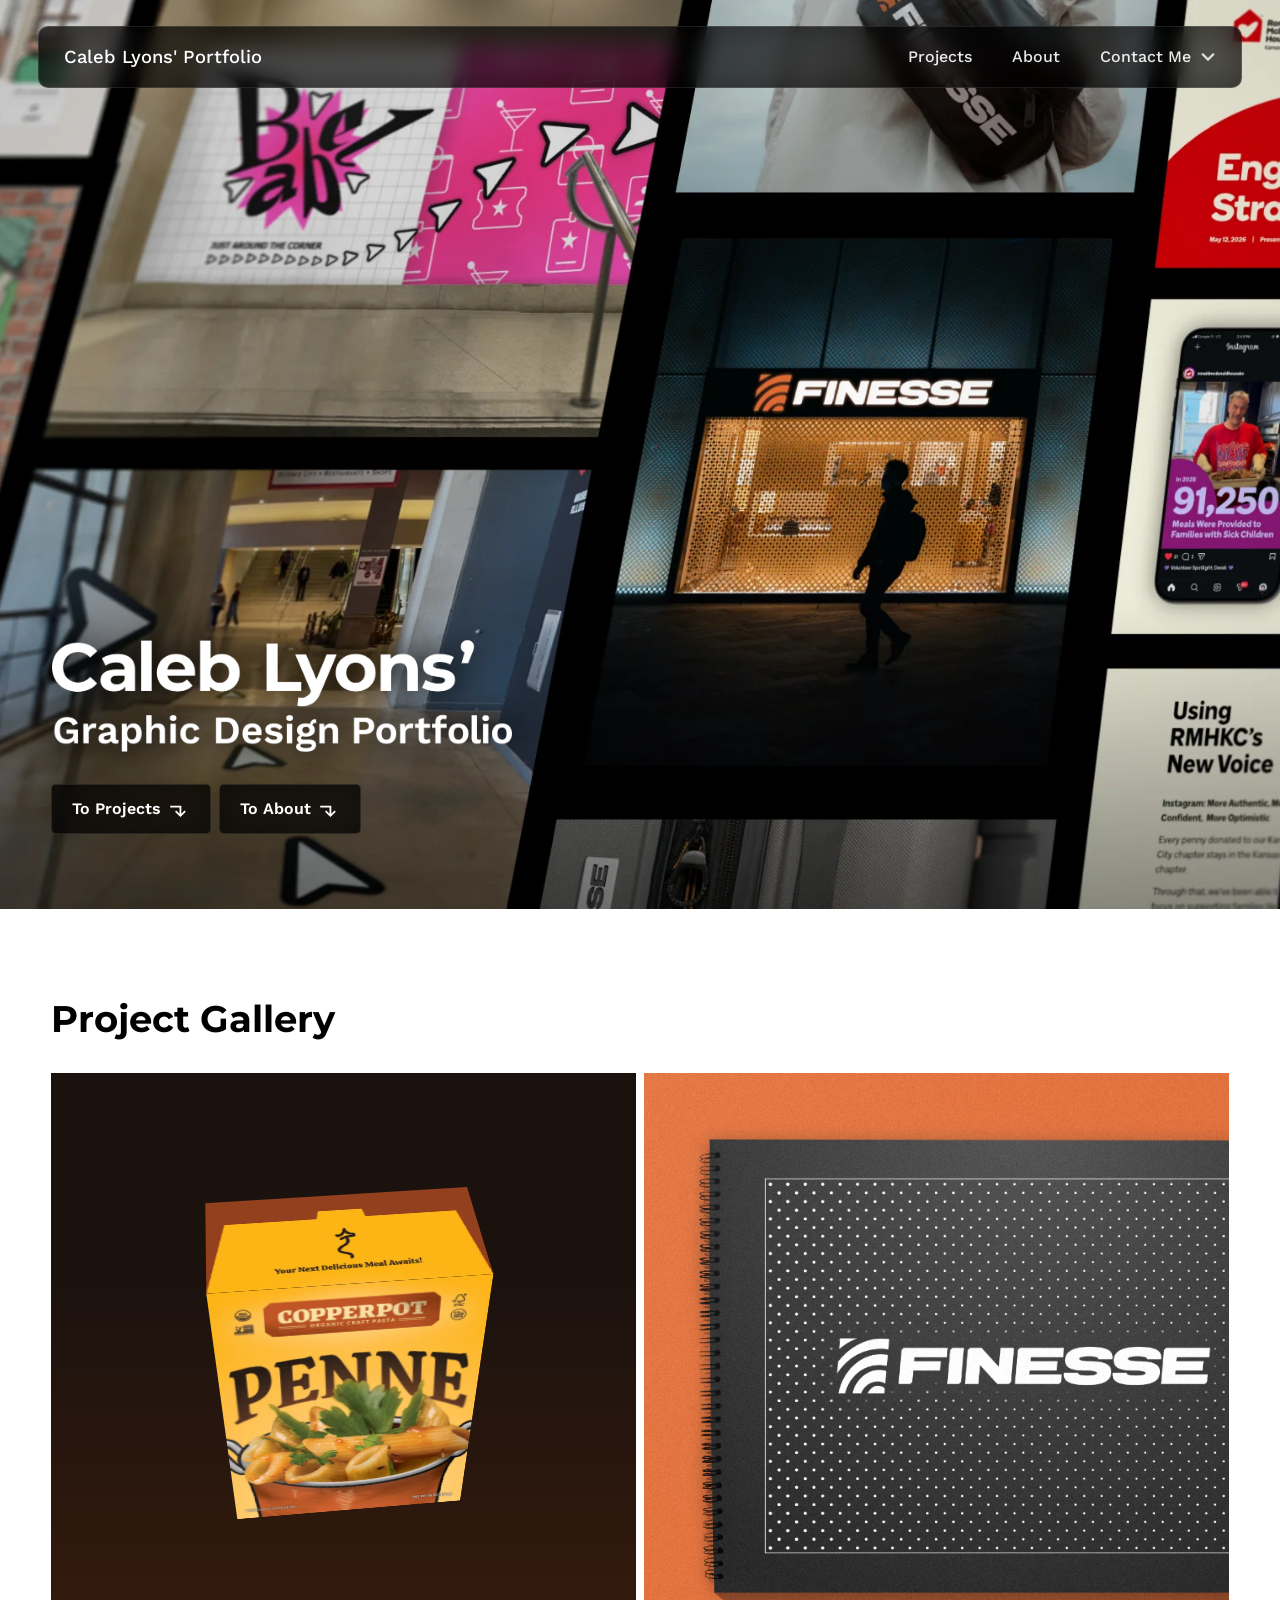
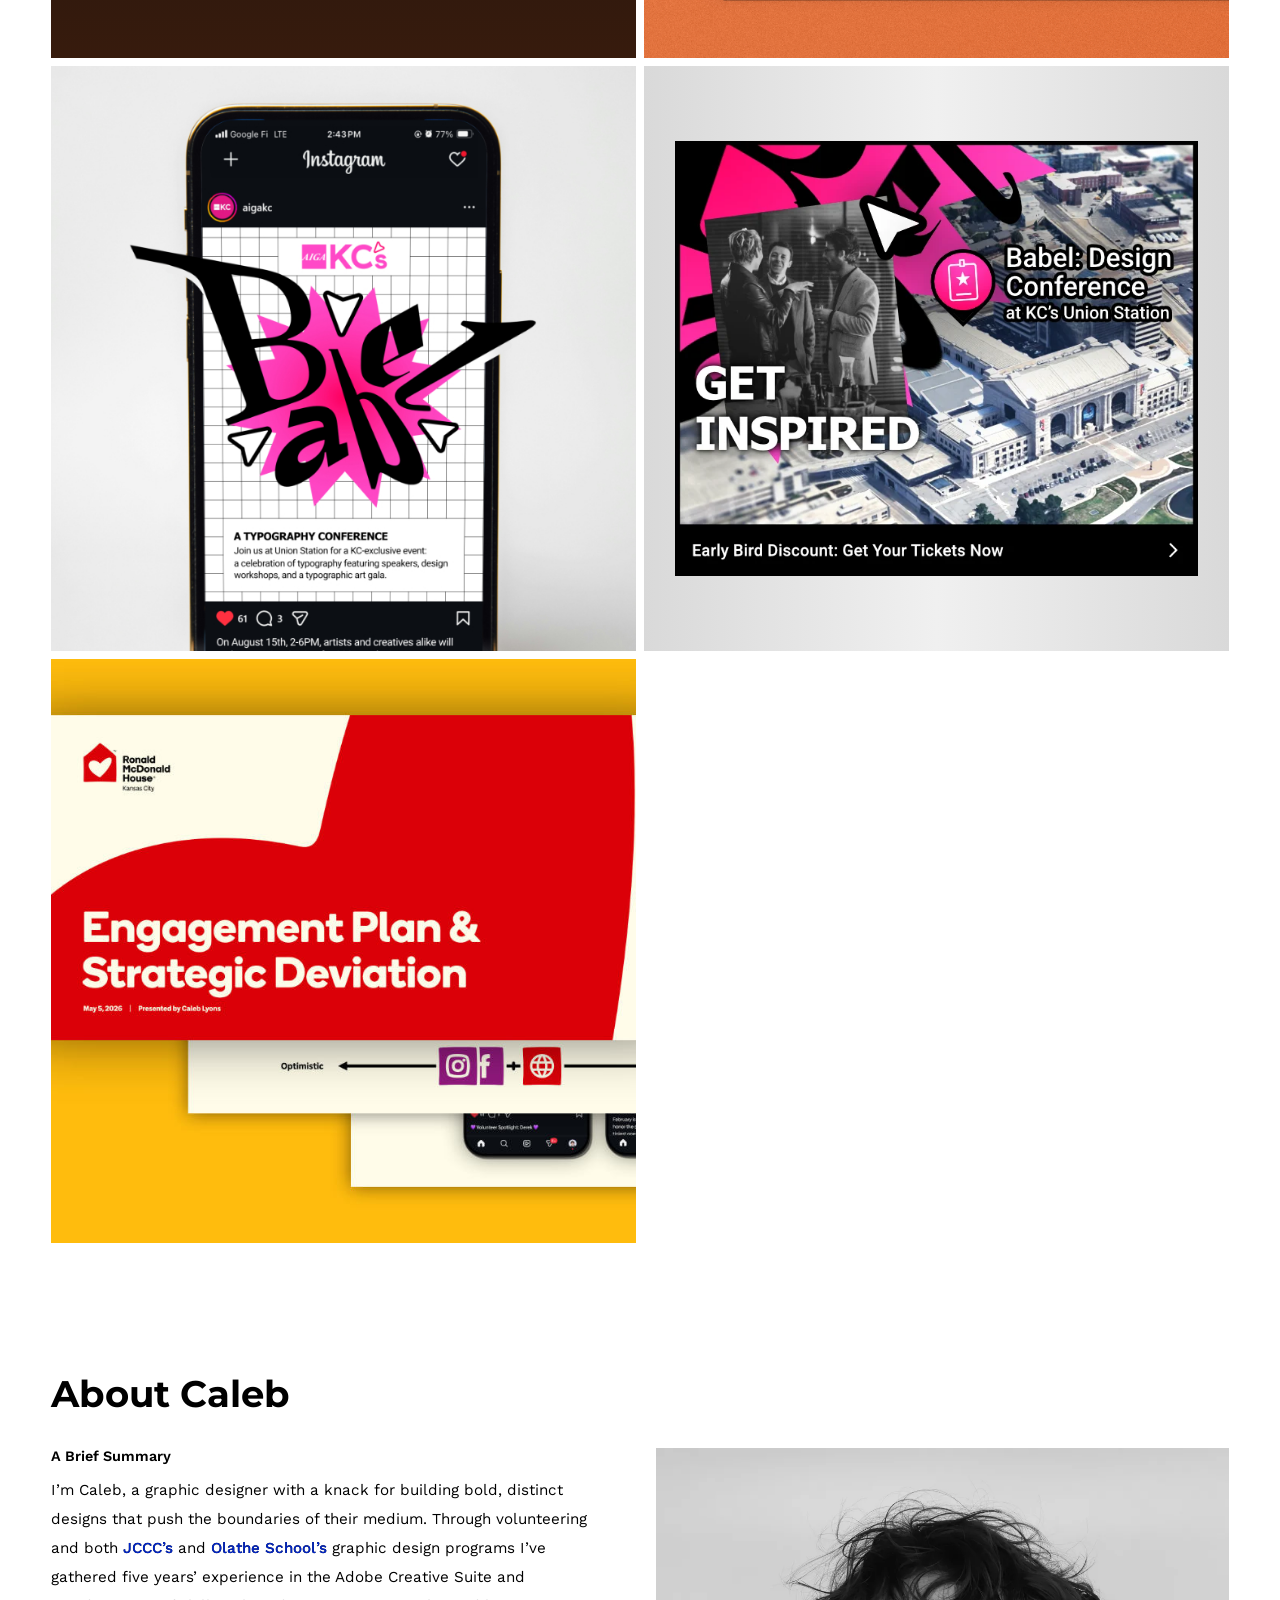
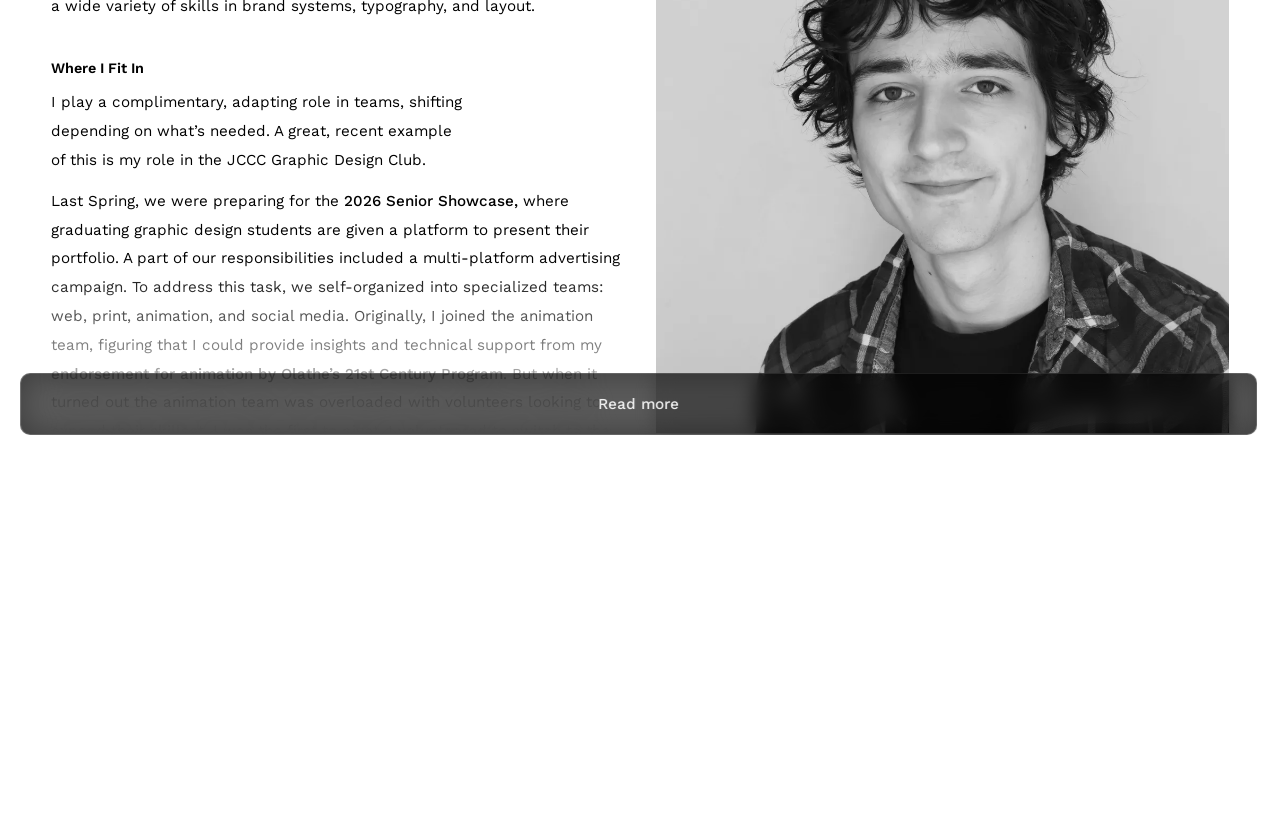
==== index.html @ cb845114 "Add files via upload" ====
<!DOCTYPE html>

<html lang="en-us">
<head>
  <meta name="robots" content="noindex">
  <meta charset="utf-8">
  <meta name="viewport" content="width=device-width, initial-scale=1">
  <title>Caleb Lyons' Portfolio</title>
  <link rel="icon" type="image/svg" href="Icons/favicon.svg">
  <link href="styles.css" rel="stylesheet" type="text/css">
  <script src="hoverbox.js" defer></script>
</head>

<body>

  <div class="wrapper">
    <div>
      <h1><a href="./#Projects" class="nav button">Caleb Lyons' Portfolio</a></h1>
      <a class="button hideOnTablet" href="./#Projects">Projects</a>
      <a class="button hideOnTablet" href="./#about">About</a>
      <button class="contacts hideOnMobile" popovertarget="contacts">Contact Me&nbsp;<img class="down" src="Icons/down.svg"></button>
      <button class="nav showOnMobile" popovertarget="nav"><img src="Icons/menu.svg"></button>
    </div>
  </div>
  

  <div class="menu" id="nav" popover><ul><nav>
      <li><a href="./#Projects" class="button"><img src="Icons/project.svg">&nbsp;&nbsp;Project Gallery</a></li>
      <li><a href="./#about" class="button"><img src="Icons/about.svg">&nbsp;&nbsp;About Me</a></li>
      <hr>
      <li class="hideOnTablet"><button class="copy" onclick="copyEmail()"><img src="Icons/mail.svg">&nbsp;&nbsp;C@caleb-lyons.com</button></li>
      <li class="hideOnTablet"><button class="copy" onclick="copyPhone()"><img src="Icons/phone.svg">&nbsp;&nbsp;913-302-0440</button></li>
      <li class="showOnTablet"><a href="mailto:C@caleb-lyons.com" class="button" onclick="copyEmail()"><img src="Icons/mail.svg">&nbsp;&nbsp;C@caleb-lyons.com</a></li>
      <li class="showOnTablet"><a href="tel:+1913-302-0440" class="button" onclick="copyPhone()"><img src="Icons/phone.svg">&nbsp;&nbsp;913-302-0440</a></li>
      <li><a href="https://www.linkedin.com/in/caleb-mi-lyons/" target="_blank" class="external button"><img src="Icons/LinkedIn.svg">&nbsp;&nbsp;LinkedIn</a></li>
      <!--
        <li><a href="Downloads/CalebL_Resume.pdf" class="button"><img src="Icons/resume.svg">&nbsp;&nbsp;Resume PDF</a></li>
        <li class="showOnTablet"><a href="Downloads/CalebLyons_Portfolio.pdf" class="button"><img src="Icons/letter.svg">&nbsp;&nbsp;Portfolio PDF</a></li>
        <li><a href="Downloads/CalebLyons_Portfolio.pdf" class="button download" download><img src="Icons/letter.svg">&nbsp;&nbsp;Portfolio PDF</a></li>
      -->
  </ul></nav></div>
  
  <div class="menu" id="contacts" popover><ul>
    <li class="hideOnTablet"><button class="copy" onclick="copyEmail()"><img src="Icons/mail.svg">&nbsp;&nbsp;C@caleb-lyons.com</button></li>
    <li class="hideOnTablet"><button class="copy" onclick="copyPhone()"><img src="Icons/phone.svg">&nbsp;&nbsp;913-302-0440</button></li>
    <li class="showOnTablet"><a href="mailto:C@caleb-lyons.com" class="button" onclick="copyEmail()"><img src="Icons/mail.svg">&nbsp;&nbsp;C@caleb-lyons.com</a></li>
    <li class="showOnTablet"><a href="tel:+1913-302-0440" class="button" onclick="copyPhone()"><img src="Icons/phone.svg">&nbsp;&nbsp;913-302-0440</a></li>
    <li><a href="https://www.linkedin.com/in/caleb-mi-lyons/" target="_blank" class="external button"><img src="Icons/LinkedIn.svg">&nbsp;&nbsp;LinkedIn</a></li>
  </ul></div>

  <script>
    function copyEmail() {
        navigator.clipboard.writeText
            ("C@caleb-lyons.com");
    }
    function copyPhone() {
        navigator.clipboard.writeText
            ("913 302 0440");
    }
  </script>


<!--


  <div class="menu" id="downloads" popover><ul>
    <li><a href="Downloads/CalebL_Resume.pdf" class="button download" download><img src="Icons/resume.svg">&nbsp;&nbsp;My Resume</a></li>
    <li><a href="Downloads/CalebL_Portfolio.pdf" class="button download" download><img src="Icons/screen.svg">&nbsp;&nbsp;Digital Portfolio PDF</a></li>
    <li><a href="Downloads/CalebLyons_Portfolio.pdf" class="button download" download><img src="Icons/letter.svg">&nbsp;&nbsp;Letter Paper Portfolio PDF</a></li>
  </ul></div>
  
  <div class="menu" id="exports" popover><ul>
    <li><a href="Downloads/CalebL_Portfolio.pdf" class="button download" download><img src="Icons/screen.svg">&nbsp;&nbsp;Digital Presentation ( 4K )</a></li>
    <li><a href="Downloads/CalebLyons_Portfolio.pdf" class="button download" download><img src="Icons/letter.svg">&nbsp;&nbsp;Letter Paper ( 8.5x11 in )</a></li>
  </ul></div>
  
    <div class="menu" id="contactsmobile" popover><ul>
      <li><button class="copy" onclick="copyEmail()"><img src="Icons/mail.svg">&nbsp;&nbsp;C@caleb-lyons.com</button></li>
      <li><button class="copy" onclick="copyPhone()"><img src="Icons/phone.svg">&nbsp;&nbsp;913-302-0440</button></li>
      <li><a href="https://www.linkedin.com/in/caleb-mi-lyons/" target="_blank" class="external button"><img src="Icons/LinkedIn.svg">&nbsp;LinkedIn</a></li>
    </ul></div>
  
  -->


  <main>


    
    <div class="banner">

      <div>
        <img src="Icons/portfolio.svg" alt="Caleb Lyons' Graphic Design Portfolio">
      <!--
        <p>Welcome to my website. Here, you can access my work, resume, information, and a PDF copy of my portfolio, all from the navigation bar above.</p>
      -->
        <div><a class="button" href="./#Projects">To Projects&nbsp;<img src="Icons/scroll.svg"></a><a class="button" href="./#about">To About&nbsp;<img src="Icons/scroll.svg"></a><!--<a href="Downloads/CalebL_Portfolio.pdf" class="button hideOnMobile"><img src="Icons/download_large.svg" alt="Download Portfolio"></a>--></div>
      </div>

    </div>


    <div class="projectcards">
      <h2 id="Projects">Project Gallery</h2>
      <div> 

        <a href="./PackagingDesign">
          <div class="hoverbox">
            <div class="cube">
                <div class="side" id="front"></div>
                <div class="side" id="bottom"></div>
                <div class="side" id="back"></div>
                <div class="side" id="top"></div>
                <div class="side" id="left"></div>
                <div class="side" id="right"></div>
            </div>
            <div style="background-color: rgb(188, 165, 156);" class="appear"><h3>Packaging Design: Copperpot Pasta</h3><img src="Icons/back.svg"></div>
          </div>
        </a>
        <a href="./BrandDesign">
          <div>
            <img src="Images/Finesse/0.jpg" loading="lazy">
            <div style="background-color: #ffa97b;" class="appear"><h3>Brand System & Booklet Design: Finesse Sportsgear</h3><img src="Icons/back.svg"></div>
          </div>
        </a>
        <a href="./SignageDesign">
          <div>
            <img src="Images/Babel/0.jpg" loading="lazy">
            <div style="background-color: #f1f1f1;" class="appear"><h3>Event Branding & Signage: Babel Design Conference</h3><img src="Icons/back.svg"></div>
          </div>
        </a>
        <a href="./DigitalAdvertising">
          <div class="HardThumb">
            <div>
              <img src="Images/Babel/Hardest.webp">
              <img src="Images/Babel/Harder.webp">
              <img src="Images/Babel/Hard.webp">
            </div>
            <div style="background-color: #f5f5f5;" class="appear"><h3>Digital Advertising: Babel Design Conference</h3><img src="Icons/back.svg"></div>
          </div>
        </a>
        <a href="./SocialMediaStrategy">
          <div>
            <img src="Images/RMHKC/0.jpg" loading="lazy">
            <div style="background-color: #ffde92;" class="appear"><h3>Social Media Strategy: RMHKC Instagram & Facebook</h3><img src="Icons/back.svg"></div>
          </div>
        </a>

      </div>
    </div> 
  

    <div>
    <h2 id="about">About Caleb</h2>
    <div class="read">
      <div>
        <h3>A Brief Summary</h3>
        <p>I’m Caleb, a graphic designer with a knack for building bold, distinct designs that push the boundaries of their medium. Through volunteering and both <a href= " https://www.jccc.edu/academics/credit/graphic-design/" target="_blank">JCCC’s</a> and <a href= "https://www.eravens.net/" target="_blank">Olathe School’s</a> graphic design programs I’ve gathered five years’ experience in the Adobe Creative Suite and a wide variety of skills in brand systems, typography, and layout.</p>
        <h3>Where I Fit In</h3>
        <p>I play a complimentary, adapting role in teams, shifting depending on what’s needed. A great, recent example of this is my role in the JCCC Graphic Design Club.</p>
        <p>Last Spring, we were preparing for the <a href= "https://www.instagram.com/jcccdesign/" target="_blank"> 2026 Senior Showcase, </a>  where graduating graphic design students are given a platform to present their portfolio. A part of our responsibilities included a multi-platform advertising campaign. To address this task, we self-organized into specialized teams: web, print, animation, and social media. Originally, I joined the animation team, figuring that I could provide insights and technical support from my <a href= "https://www.eravens.net/" target="_blank">endorsement for animation by Olathe’s 21st Century Program</a>. But when it turned out the animation team was overloaded with volunteers looking to expand their skillset, I was the first to pivot. I volunteered to switch to the social media team, which only had two members. Although I knew I could still be helpful to the animation team, I opted for social media because I have just as much <a href="Downloads/CalebL_Resume.pdf">professional experience</a> and I knew that the social media team needed an extra hand.</p>
        <p>Because I volunteered to switch teams, the social media team had more designers behind it and we were more effectively able to plan, organize, and create <a href= "https://www.instagram.com/jcccdesign/" target="_blank">promotional Instagram posts</a>, boosting the 2026 Graduates’ visibility and bringing in over 75 Kansas City Professionals to the showcase&mdash;more than employers than any other senior showcase before.</p>

        <h3 class="readingmore">My Ambition</h3>
        <p class="readingmore">Now, I’m looking to bring my skillset to a larger, specialized team while continuing to learn and expand as a professional. If you have any questions, feel free to reach out to me at the email or number below.</p>
        <div>
        <div class="hideOnTablet"><button class="copy" onclick="copyEmail()"><img src="Icons/mail.svg">&nbsp;&nbsp;C@caleb-lyons.com</button></div>
        <div class="showOnTablet"><a href="mailto:C@caleb-lyons.com" class="button" onclick="copyEmail()"><img src="Icons/mail.svg">&nbsp;&nbsp;C@caleb-lyons.com</a></div>
        <div class="hideOnTablet"><button class="copy" onclick="copyPhone()"><img src="Icons/phone.svg">&nbsp;&nbsp;913-302-0440</button></div>
        <div class="showOnTablet"><a href="tel:+1913-302-0440" class="button" onclick="copyPhone()"><img src="Icons/phone.svg">&nbsp;&nbsp;913-302-0440</a></div>
        </div>
      </div>
      <div><img src="Images/me.webp" loading="lazy"></div>
    </div>
    
      <input type="checkbox" id="readmore"><label for="readmore"><div class="button"><p>Read more</p></div></label>
    </div>

  </main>
</body>
</html>
---- styles.css ----
@font-face {
    font-family: Montserrat;
    src: url(Fonts/Montserrat-VariableFont_wght.ttf);
}

@font-face {
    font-family: WorkSans;
    src: url(Fonts/WorkSans-VariableFont_wght.ttf);
}

* {
    padding: 0;
    margin: 0;
    box-sizing: border-box;
    user-select: none;
}

html {
    scroll-behavior: smooth;
    scroll-padding-top: 6rem;
    scrollbar-width: none;
}

body {
    background-color: white;
    margin: calc(100vh + 6rem) 4vw 30vh 4vw;
    font-family: WorkSans, Tahoma, sans-serif;
    text-wrap: balance;
    text-wrap-style: pretty;
}

main a {
    color: #0025C8;
    font-weight: 500;
    text-decoration: none;
}

main a:hover {
    text-decoration: underline;
}

h2 {
    font-family: Montserrat, sans-serif;
    font-weight: 700;
    padding-bottom: 0.5rem;
    font-size: 2.30rem;
}

h3 {
    margin-top: 2.5rem;
    font-size: 0.9rem;
    font-weight: 600;
    max-width: fit-content;
}

h3:first-child {
    margin-top: 0;
}

p {
    font-family: WorkSans, "WorkSans", sans-serif;
    line-height: 1.8rem;
    margin: 0.75rem 0;
    font-size: 0.95rem;
    max-width: 50rem;
}

img {
    display: block;
    object-fit: cover;
    max-inline-size: 100%;
    width: 60vh;
    height: 60vh;
}

main {
    max-width: max(80rem, 75vw);
    width: 100%;
    align-self: center;
    align-items: center;
    margin-left: auto;
    margin-right: auto;
    justify-self: center;
    view-transition-name: page-content;

    > div {
        margin: 8rem 0;

        > div {
            width: 100%;
            padding: 0;
            margin: 1.5rem 0;
            display: flex;
            gap: 2rem;
            justify-content: center;

            img {
                width: 100%;
            }

            > div {
                flex: 110;
                flex-wrap: wrap;

            }
        }
    }

    .projectcards div {
        color: black;
        display: grid;
        grid-template-columns: repeat(auto-fit, minmax(32vw, 1fr));
        gap: 0.5rem;
        overflow: hidden;

        div {
            display: flex;
            flex-direction: column;
            gap: 0.5rem;
            position: relative;

            img {
                width: 100%;
                height: 100%;
                z-index: -1;
                transition: 200ms ease-in-out;
            }

            .appear {
                opacity: 0;
                position: absolute;
                inset: 0;
                display: flex;
                flex-direction: row;
                padding: 0.75rem 1rem;
                margin: auto 0 0 0;
                align-self: flex-end;
                transition: 200ms ease-in-out;
                height: fit-content;

                h3 {
                    transform: translate(0, 0.125rem);
                }

                img {
                    margin-left: auto;
                    width: 1.5rem;
                    position: relative;
                    height: 1.5rem;
                    rotate: 180deg;
                    filter: invert(1);
                    z-index: -1;
                    z-index: 2;
                    animation: none;
                }
            }
        }
        
        div:hover {

            img {
                transform: scale(1.02);
            }

            .appear {
                opacity: 1;
            }
        }
    }
}  

.projectcards .hoverbox {
    margin: 0;
    display: flex;
    justify-content: center;
    align-items: center;
    background: #1B120E;
    background: linear-gradient(180deg, rgba(27, 18, 14, 1) 35%, rgb(55, 27, 13) 100%);
    position: relative;
    perspective: 1000px;
    width: 100%;
    height: 100%;
    transition: zoom 200ms ease-in-out;
    overflow: hidden;


    .cube {
        display: block;
        width: 242px;
        height: 330px;
        transform-style: preserve-3d;
        overflow: visible;
        max-inline-size: none;
        zoom: calc(max(33vw, min(45vw, 39.75rem - 3vw)) / 420px);

        .side{
            position: absolute;
            width: inherit;
            height: inherit;
            display: block;
            box-sizing: border-box;
            backface-visibility: hidden;
            background-size: cover;
            background-color: #924018;
        }
    }
    
    #front {
        transform: translateZ(60.5px);
        background-image: url(Images/Copperpot/Mobile_Front.webp);
        background-color: #CC954E;
    }

    #right {
        width: 121px;
        transform: rotateY(90deg) translateZ(181px);
        background-image: url(Images/Copperpot/Mobile_Right.webp);
    }
    
    #back {
        transform: rotateY(-180deg) translateZ(60.5px);
    }
    
    #left {
        width: 121px;
        transform: rotateY(-90deg) translateZ(60.5px);
        background-image: url(Images/Copperpot/Mobile_Left.webp);
    }

    #top {
        height: 121px;
        transform: rotateX(90deg) translateZ(60.5px);
        background-image: url(Images/Copperpot/Mobile_Top.webp);
    }

    #bottom {
        height: 121px;
        transform: rotateX(-90deg) translateZ(269.5px);
        background-image: url(Images/Copperpot/Mobile_Bottom.webp)
    }

}

.hoverbox:hover {
    zoom: 1.02;
}

.HardThumb {
    margin: 0;
    display: flex;
    justify-content: center;
    align-items: center;
    background: gray;
    position: relative;
    width: 100%;
    height: 100%;
    transition: zoom 200ms ease-in-out;
    overflow: hidden;
    
    div:first-child {
        width: 89.32%;
        height: 74.37%;
        animation-name: HardThumb;
        animation-duration: 3.75s;
        transition: 200ms ease-in-out;

        img {
            z-index: unset;
            object-fit: contain;
        }
    }
}

.HardThumb:hover {

    img {
        transform: none !important;
    }
    div:first-child {
        transform: scale(1.02);
    }
}


.button, button {
    font-family: WorkSans, "WorkSans", sans-serif;
    font-size: 1rem;
    font-weight: 500;
    text-decoration: none;
    height: 3.125rem;
    width: fit-content;
    max-inline-size: 100%;
    border-radius: 0.313rem;
    box-shadow: inset 0 0 2rem rgba(0, 0, 0, 0.35);
    border: 1.5px rgba(180, 180, 180, 0.125) solid;
    background-color: rgba(0, 0, 0, 0.646);
    backdrop-filter: blur(0.625rem);
    padding: 0 1.25rem;
    cursor: pointer;
    display: flex;
    align-items: center;
    align-content: center;
    color: rgba(255, 255, 255, 0.91);
    
    

    img {
        height: 1.5rem;
        width: 1.5rem;
    }

    .down {
        margin-left: auto;
        padding-left: 0.25rem;
        height: 1rem;
        width: 1rem;
    }

    .right {
        margin-left: auto;
    }
}

li {
    line-height: 0;
    .button, button {
        height: 2.188rem;
        width: 100%
    }
}

#readmore {
    width: 100%;
    height: 3rem;
    display: flex;
    appearance: none;
}

label {
    padding: 0.313rem;
    border-radius: 0.625rem;
    box-shadow: inset 0 0 2rem rgba(0, 0, 0, 0.35);
    border: 1.5px rgba(180, 180, 180, 0.125) solid;
    background-color: rgba(0, 0, 0, 0.646);
    backdrop-filter: blur(0.625rem);
    width: 105%;
    max-width: 100vw;
    display: flex;
    flex-direction: row;
    justify-content: flex-end;
    transform: translate(-2.5%, -6.75rem);
    z-index: 999;

    .button, button {
        width: 100%;
        box-shadow: unset;
        border: unset;
        background-color: unset;
        backdrop-filter: unset;
        text-align: center;

        p {
            width: fit-content;
            margin: auto;
        }
    }
}

label:hover .button {
    background-color: rgb(232, 232, 232);
    color: black;
    text-decoration: none;
    box-shadow: none;
    img {
        filter: invert(100%);
    }
}


.read {
    margin-bottom: 0;
    >div {
        max-height: 65vh;
        overflow: hidden;
        background: linear-gradient(180deg,rgba(0, 0, 0, 1) 70%, rgba(255, 255, 255, 1) 100%);
        background-clip: text;
        color: transparent;
        gap: 0.5rem;

        p:nth-last-child(2) {
            padding-bottom: 1rem;
        }
        >img {
            border-radius: 0;
            padding-top: 1rem;
            height: 80vh;
            object-position: top;

        }
        img:first-child {
            padding: 0;
        }

        >div {
            gap: 0.5rem;
        }

        div div:has(button), div div:has(.button) {
            padding: 0.313rem;
            border-radius: 0.625rem;
            box-shadow: inset 0 0 2rem rgba(0, 0, 0, 0.35);
            border: 1.5px rgba(180, 180, 180, 0.125) solid;
            background: rgba(0, 0, 0, 0.646);
            backdrop-filter: blur(0.625rem);
            display: flex;
            flex-direction: row;
            flex-wrap: wrap;
            justify-content: flex-start;
            width: fit-content;
            color: black;


            .button, button {
                color: white;
                box-shadow: unset;
                border: unset;
                background-color: unset;
                backdrop-filter: unset;
                text-align: center;
            }
        }   

        div div .button:hover, div div button:hover {
            background: rgb(232, 232, 232) !important;
            color: black;
            text-decoration: none;
            box-shadow: none;
            img {
                filter: invert(100%);
            }
        }
        div {
            display: flex;
            flex-direction: row;
            flex-wrap: wrap;
        }
        p:nth-child(5) a {
            color: transparent;
        }
    }
}

input[type="checkbox"]:checked ~ label {
    display: none;
}

.read:has(~ input[type="checkbox"]:checked) {
    p, h3 {
        color: black;
    }
    a {
    color: #0025C8;
    }
    div {
        max-height: none;
        
    }
    .readingmore {
        display: block;
    }
    .showOnTablet {
        display: none;
    }
}

.wrapper {
    width: 100%;
    max-width: 100vw;
    position: fixed;
    left: 0;
    top: 0;
    padding: 2vw 3vw;
    color: white;
    z-index: 9999;

    div {
        padding: 0.313rem;
        border-radius: 0.625rem;
        box-shadow: inset 0 0 2rem rgba(0, 0, 0, 0.35);
        border: 1.5px rgba(180, 180, 180, 0.125) solid;
        background-color: rgba(0, 0, 0, 0.646);
        backdrop-filter: blur(0.625rem);
        width: 100%;
        max-width: 100vw;
        display: flex;
        flex-direction: row;
        justify-content: flex-end; 

        .button, button {
            box-shadow: unset;
            border: unset;
            background-color: unset;
            backdrop-filter: unset;
        }

        .button:hover, button:hover {
            background-color: rgb(232, 232, 232);
            color: black;
            text-decoration: none;
            box-shadow: none;
            img {
                filter: invert(100%);
            }
        }

        :first-child {
            margin-right: auto;
            color: white;
            min-width: max-content;
            font-family: WorkSans, "WorkSans", sans-serif;
            font-weight: 500;
            font-size: 1.15rem;

        /* Logo before name

            img:first-child {
                margin-right: 0.5rem;
                height: 1.75rem;
                width: auto;

            }
        */
        }
    }

    h1 {
        font-family: Montserrat, sans-serif;
        font-weight: 600;
        font-size: 1rem;
        font-weight: 500;
    }

    .nav {
        anchor-name: nav;
    }
    .downloads {
        anchor-name: downloads;
    }
    .contacts {
        anchor-name: contacts;  
    }
    .contactsmobile {
        anchor-name: contactsmobile;  
    }
    .exports {
        anchor-name: exports;  
    }
}

.menu:popover-open {
    width: fit-content;
    height: fit-content;
    padding: 0.313rem;
    border-radius: 0.625rem;
    box-shadow: inset 0 0 2rem rgba(0, 0, 0, 0.35);
    border: 1.5px rgba(180, 180, 180, 0.125) solid;
    background-color: rgba(0, 0, 0, 0.646);
    backdrop-filter: blur(0.625rem);
    overflow: hidden;
    scale: 1 1;
    opacity: 1;
    transition: scale 100ms ease, opacity 200ms ease;
    transform-origin: top;

    @starting-style {
        scale: 1 0;
        opacity: 0;
    }

    .button, button {
        overflow: hidden;
        width: 100%;
        max-inline-size: 100%;
        max-width: 100%;
        border-radius: 0.313rem;
        box-shadow: unset;
        border: unset;
        background-color: unset;
        backdrop-filter: unset;
        padding: 1.3rem 1.25rem;
        cursor: pointer;
        color: rgb(211, 211, 211);
        gap: 0.35rem;

    }
    .button:hover, button:hover {
        background-color: rgb(232, 232, 232);
        color: black;
        text-decoration: none;

        img {
            filter: invert(100%);
        }
    }
    hr {
        border: 1px solid rgba(255, 255, 255, 0.3);
        margin: 7px 10px 5px 10px;
    }
}

#nav {
    position: fixed;
    position-anchor: nav;
    position-area: bottom span-left;
    min-width: max-content;
    margin: initial;
    transform: translate(0.4rem, 0.625rem);
}

#downloads {
    position: fixed;
    position-anchor: downloads;
    position-area: bottom span-right;
    min-width: max-content;
    margin: initial;
    transform: translate(-1.875rem, 0.625rem);
}

#contacts {
    position: fixed;
    position-anchor: contacts; 
    position-area: bottom span-left;
    min-width: max-content;
    transform: translate(0.4rem, 0.625rem);
}

#contactsmobile {
    position: fixed;
    position-anchor: contactsmobile; 
    top: anchor(top);
    left: anchor(right);
    min-width: max-content;
    margin: initial;
    transform: translate(0.625rem, 0);
}

#exports {
    position: fixed;
    position-anchor: exports; 
    top: anchor(top);
    left: anchor(right);
    min-width: max-content;
    margin: initial;
    transform: translate(0.625rem, 0);
}

.banner {
    position: absolute;
    top: 0;
    left: 0;
    padding: 0;
    margin: 0;
    z-index: -1;
    width: 100vw;
    height: 101vh;
    background: 
        url(Images/nois.gif),
        url(Images/splashpage.webp);
    background-repeat: repeat, no-repeat;
    background-color: #131315;
    background-size: 600px, cover;
    background-position: center right;
    background-blend-mode:overlay, normal;
    max-width: 100%;
    display: flex;
    align-items: end;
    padding: auto;

    > div {
        padding: 4vw;
        max-width: max(46.875rem, 50vw);
        width: 100vw;
        height: fit-content;
        color: white;
        flex-direction: column;
        gap: 0;
        div {
            margin-top: 2rem;
            flex-direction: row !important;
        }
        
        h2 {
            font-size: clamp(3rem, 10vw, 5rem);
        }

        >img {
            text-shadow: 0 0 2rem black;
            filter: drop-shadow(0px 0px 1rem rgba(0, 0, 0, 1));
            height: clamp(7rem, 20vw, 8rem);
            object-fit: contain;
            width: fit-content;
            padding: 1rem 1rem 0 0;
        }

        p {
            font-weight: 600;
            font-size: 1.25rem;
            line-height: 2.15rem;
            filter: drop-shadow(0px 0px 0.5rem rgba(0, 0, 0, 1));
            padding-left: 0.25rem;
            margin: 0;
        }

        a {
            font-weight: 600;
            color: #A5D8FF;
        }

        .button {
            box-shadow: inset 0 0 2rem rgba(0, 0, 0, 0.35);
            border: 1.5px rgba(180, 180, 180, 0.125) solid;
            background-color: rgba(0, 0, 0, 0.646);
            backdrop-filter: blur(0.625rem);
            color: white;
        }

        .button:hover, button:hover {
            background-color: rgb(232, 232, 232);
            color: black;
            text-decoration: none;
            box-shadow: none;
            img {
                filter: invert(100%);
            }
        }

        .hideOnMobile img, .showOnMobile img {
            width: 30px;
            height: 30px;
        }

        div {
            display: flex;
            gap: 0.5rem;
        }
    }
}

.copy:hover img {
    content: url(Icons/copy.svg);
}

.copy:active img {
    content: url(Icons/copied.svg);
}

.download:hover img {
    content: url(Icons/download.svg);
}

.download:active img {
    content: url(Icons/downloaded.svg);
}

.external:hover img {
    content: url(Icons/external.svg);
}

.project {
    background-color: #131315;
    background-image: url(Images/noise.gif);
    background-repeat: repeat;
    background-size: 600px;
    background-position: center;
    background-blend-mode: color-dodge;
    margin-top: 3rem;
    overflow-x: hidden;

    main {
        max-width: none;
    }

    main > div {
        margin: auto;
        align-items: center;
        display: flex;
        flex-direction: column;
        gap: 0.5rem;

        img {
            object-fit: cover;
            width: 100%;
            height: fit-content;
            max-width: 200vh;
        }
    }
}

html:has(#box), body:has(#box) {
    overflow: hidden;
    height: 100%;
    margin: 0;
}

#box {
    
    #dragger, #cube, .face {
        width: 100%;
        height: 100%;
        transform-style: preserve-3d;
    }

    div {
        position: absolute;
    }

    .face {
        background-color: #CC954E;
        background-repeat: no-repeat;
        background-size: cover;
        background-position: center;
    }
    
    .front {
        background-image: url(Images/Copperpot/Front.webp);
        width: 55dvh;
    }
    
    .right {
        background-image: url(Images/Copperpot/Right.webp);
        width: 27.5dvh;
    }
    
    .back {
        background-image: url(Images/Copperpot/Back.webp);
        width: 55dvh;
    }
    
    .left {
        background-image: url(Images/Copperpot/Left.webp);
        width: 27.5dvh;
    }
    
    .container {
        width: 55dvh;
        height: 75dvh;
        perspective: 1500px;
        left:50%;
        top:50%;
        transform:translate(-50%,-50%);
    }
}

.ResponsiveDesign > div > div, .HardThumb {
    width: 100%;
    max-width: 200vh;
    aspect-ratio: 16 / 9;
    overflow: hidden;
    max-inline-size: none;
    background-color: #F0F0F0;
    background: linear-gradient(90deg,rgba(217, 217, 217, 1) 0%, rgba(240, 240, 240, 1) 50%, rgba(217, 217, 217, 1) 100%);;
    align-items: center;
    margin: 0;

    > div {
        flex: unset;
        background-size: cover;
        animation-direction: alternate;
        animation-iteration-count: infinite;
        overflow: hidden;
        position: relative;
        
        animation-timing-function: ease-in;
        background-color: black;

        >img {
            width: 100%;
            height: 100%;
            max-inline-size: 100%;
            position: absolute;
            margin: 0;
            aspect-ratio: unset;
            padding: unset;
            max-width: unset;
            max-height: unset;
            animation-direction: alternate;
            animation-iteration-count: infinite;
            animation-name: twoofthree;   
            animation-duration: 3.75s;
            animation-timing-function: step-start;
            object-fit: contain;
        }

        img:last-child {
            animation-name: oneofthree;          
        }

        img:first-child {
            animation-name: threeofthree;           
        }
    }

    .hard {
        animation-name: hard;
        animation-duration: 3.75s;
        width: 21.36%;
        height: 75.96%;
    }

    .skinny {
        animation-name: skinny;
        animation-duration: 3.75s;
        width: 21.36%;
        height: 75.96%;
    }

    .wide {
        animation-name: wide;
        animation-duration: 5s;
        width: 69.06%;
        height: 31.57%;

        img:nth-last-child(1) {
            animation-name: oneoffour;
            animation-duration: 5s;
        }

        img:nth-last-child(2) {
            animation-name: twooffour;
            animation-duration: 5s;
        }

        img:nth-last-child(3) {
            animation-name: threeoffour;
            animation-duration: 5s;
        }

        img:nth-last-child(4) {
            animation-name: fouroffour;
            animation-duration: 5s;
        }
    }

    .scroll {
        animation-name: scroll;
        animation-duration: 8.75s;
        animation-direction: normal;
        height: 76.44%;
        width: 22.29%;

        img:nth-last-child(1) {
            animation-name: scrollone;
            animation-duration: 8.75s;
            animation-direction: normal;
            animation-timing-function: ease-out;
        }
        img:nth-last-child(2) {
            animation-name: scrolltwo;
            animation-duration: 8.75s;
            animation-direction: normal;
            animation-timing-function: ease-out;
            width: 200%;  
        }
        img:nth-last-child(3) {
            animation-name: scrollthree;
            animation-duration: 8.75s;
            animation-direction: normal;
            animation-timing-function: ease-out;
            width: 200%;                
        }
    }
}

@keyframes HardThumb {
    0% {
        width: 89.32%;
        height: 74.37%;
    }

    23% {
        width: 89.32%;
        height: 74.37%;
    }
    
    26% {
        width: 79.81%;
        height: 66.41%;
    }
    
    73% {
        width: 79.81%;
        height: 66.41%;
    }
    
    76% {
        width: 66.41%;
        height: 66.41%; 
    }
    
    100% {
        width: 66.41%;
        height: 66.41%; 
    }
}
@keyframes hard {
    0% {
        width: 23.96%;
        height: 35.46%;   
    }

    23% {
        width: 23.96%;
        height: 35.46%;  
    }
    
    26% {
        width: 21.41%;
        height: 31.67%;
    }
    
    73% {
        width: 21.41%;
        height: 31.67%;
    }
    
    76% {
        width: 17.81%;
        height: 31.67%;   
    }
    
    100% {
        width: 17.81%;
        height: 31.67%;
    }
}
@keyframes skinny {
    0% {
        width: 21.36%;   
    }

    23% {
        width: 21.36%; 
    }
    
    26% {
        width: 11.35%;
    }
    
    73% {
        width: 11.35%;    
    }
    
    76% {
        width: 9.11%;       
    }
    
    100% {
        width: 9.11%;      
    }
}

@keyframes oneofthree {
    0% {
        opacity: 1;      
    }

    23% {
        opacity: 1;
    }
    
    26% {
        opacity: 0;
    }
    
    100% {
        opacity: 0;      
    }
}

@keyframes twoofthree {
    0% {
        opacity: 0;      
    }

    23% {
        opacity: 0;
    }
    
    26% {
        opacity: 1;
    }
    
    73% {
        opacity: 1;    
    }
    
    76% {
        opacity: 0;       
    }
    
    100% {
        opacity: 0;      
    }
}

@keyframes threeofthree {
    0% {
        opacity: 0;      
    }

    73% {
        opacity: 0;    
    }
    
    76% {
        opacity: 1;       
    }
    
    100% {
        opacity: 1;      
    }
}

@keyframes wide {
    0% {
        width: 69.11%;
        height: 31.67%;
    }
    15% {
        width: 69.11%;
        height: 31.67%;
    }
    17% {
        width: 51.84%;
        height: 11.40%;
    }
    49% {
        width: 51.84%;
        height: 11.40%;
    }
    51% {
        width: 22.79%;
        height: 12.66%;
    }
    82% {
        width: 22.79%;
        height: 12.66%;
    }
    84% {
        width: 22.79%;
        height: 6.38888888%;
    }
    100% {
        width: 22.79%;
        height: 6.38888888%;
    }
}

@keyframes oneoffour {
    0% {
        opacity: 1;
    }
    15% {
        opacity: 1;
    }
    17% {
        opacity: 0;
    }

    100% {
        opacity: 0;
    }
}
@keyframes twooffour {
    0% {
        opacity: 0;
    }
    15% {
        opacity: 0;
    }
    17% {
        opacity: 1;
    }
    49% {
        opacity: 1;
    }
    51% {
        opacity: 0;
    }

    100% {
        opacity: 0;
    }
}
@keyframes threeoffour {
    0% {
        opacity: 0;
    }
    
    49% {
        opacity: 0;
    }
    51% {
        opacity: 1;
    }
    82% {
        opacity: 1;
    }
    84% {
        opacity: 0;
    }
    100% {
        opacity: 0;
    }
}
@keyframes fouroffour {
    0% {
        opacity: 0;
    }
    
    82% {
        opacity: 0;
    }
    84% {
        opacity: 1;
    }
    100% {
        opacity: 1;
    }
}

@keyframes scroll {
    0% {
        height: 76.44%;
        width: 22.29%;
    }
    7% {
        height: 76.44%;
        width: 22.29%;
    }
    8% {
        height: 49.53%;
        width: 22.29%;
    }
    24% {
        height: 49.53%;
        width: 22.29%;
    }
    28% {
        height: 49.53%;
        width: 22.29%;
    }
    41% {
        height: 49.53%;
        width: 22.29%;
    }
    42% {
        height: 39.62%;
        width: 22.29%;
    }
    57% {
        height: 39.62%;
        width: 22.29%;
    }
    58% {
        height: 39.62%;
        width: 22.29%;
    }
    74% {
        height: 39.62%;
        width: 22.29%;
    }
    75% {
        height: 49.53%;
        width: 22.29%;
    }
    91% {
        height: 49.53%;
        width: 22.29%;
    }  
    92% {
        height: 76.44%;
        width: 22.29%;
    }  
    100% {
        height: 76.44%;
        width: 22.29%;
    }  
}

@keyframes scrollone {
    0% {
        display: flex;
    }
    7% {
        display: none;
    }
    8% {
        display: none;
    }
    
    91% {
        display: none;
    }  
    92% {
        display: none;
    }  
    100% {
        display: flex;
    }  
}

@keyframes scrolltwo {

    22% {
        display: flex;
        translate: 0%;
    }
    26% {
        translate: -50%;
    }
    41% {
        display: none;
    }
    42% {
        display: none;
        translate: -50%;
    }

    74% {
        display: none;
        translate: 0%;
    }
    75% {
        display: none;
    }
    91% {
        display: flex;
    }  
    92% {
        display: none;
    }  
    100% {
        display: none;
    }  
}

@keyframes scrollthree {
    0% {
        translate: -50%;
    }
    55% {
        translate: -50%;
    }
    60% {
        translate: 0%;
    }
    74% {
        display: flex;
    }
    75% {
        display: none;
    }

    100% {
        display: none;
    }  
}

.project:has(#book) {
    margin: calc(4vw + 3rem) 2vw 0 2vw;

    main {
        max-width: none;

        #next-btn, #prev-btn {
            position: absolute;
            position-anchor: --book;
            position-area: left center;
            translate: 150%;
            padding: 0;
            margin: 0;
            width: 40px;
            height: 40px;
            border-radius: 50%;
            max-inline-size: none;
            z-index: 999;
            box-shadow: 0 0.0 0.625rem 0 rgba(0, 0, 0, 0.5);
            transition: 0.073.75s;

            
            img {
                width: 40px;
                height: 40px;
                max-width: none;
            }
        }

        #next-btn {
            position-area: right center;
            translate: -150%;
            rotate: 180deg;
        }
        
        #next-btn:hover, #prev-btn:hover {
            transform: scale(1.2);
        }
        
        #next-btn:active, #prev-btn:active {
            transform: scale(1.1);
        }

        #book {
            aspect-ratio: 2.828 / 1;
            anchor-name: --book;
            margin-top: 25vh;
            align-items: flex-end;
            
        
            .paper {
                margin: 0;
                padding: 0;
                gap: 0;
                width: 48vw;
                aspect-ratio: 1.414 / 1;
                position: absolute;


                    img {
                    position: absolute;
                    transform-origin: left;
                    aspect-ratio: 1.414 / 1;
                    transition: transform 0.3s;
                    border-radius: 0;
                    }
                    img:last-child {
                        z-index: -1;
                    }
                }
            
                #g00 {
                    z-index: 18;
                }
                #g01 {
                    z-index: 17;
                }
                #g02 {
                    z-index: 16;
                }
                #g03 {
                    z-index: 15;
                }
                #g04 {
                    z-index: 14;
                }
                #g05 {
                    z-index: 13;
                }
                #g06 {
                    z-index: 12;
                }
                #g07 {
                    z-index: 11;
                }
                #g08 {
                    z-index: 10;
                }
                #g09 {
                    z-index: 9;
                }
                #g10 {
                    z-index: 8;
                }
                #g11 {
                    z-index: 7;
                }
                #g12 {
                    z-index: 6;
                }
                #g13 {
                    z-index: 5;
                }
                #g14 {
                    z-index: 4;
                }
                #g15 {
                    z-index: 3;
                }
                #g16 {
                    z-index: 2;
                }
                #g17 {
                    z-index: 1;
                }
        }

        .flipped>:first-child, .flipped>:last-child {
            transform: rotateY(-180deg);
        }

        img:first-child {
            backface-visibility: hidden;
        }
    }
}

.showOnMobile, .showOnTablet, .readingmore {
    display: none; 
}

@media (max-width: 888px) {
    
    .hideOnTablet {
        display: none !important;
    }

    .showOnTablet {
        display: inline;
    }

    .projectcards>div {
        grid-template-columns: repeat(auto-fit, minmax(275px, 1fr)) !important;
        
        a>div {
            padding-bottom: 3rem;
        }
        .appear {
            min-height: 3rem;
            opacity: 1 !important;
        }
    }

    #contactsmobile {
        position-area: bottom span-left;
        transform: translate(0.313rem, 0.625rem);
        position: fixed;
        top: anchor(bottom);
        right: anchor(right);
        margin: initial;
    }
    
    img.right {
        content: url(Icons/down.svg);
        height: 1rem;
        width: 1rem;
    }

    .copy img {
        content: url(Icons/copy.svg);
    }

    .download img {
        content: url(Icons/download.svg);
    }

    .read:has(~ input[type="checkbox"]:checked) .showOnTablet {
        display: block !important;
    }

    .read>div>img {
        aspect-ratio: 1 / 1;
    }

    body {
        img {
            width: 50vh;
            height: 50vh;
        }
        
        div div {
            flex-direction: column-reverse;
        }
        #box div {
            flex-direction: initial;
        }
        #box .container {
            zoom: 0.85;
        }
    }
}

@media (max-width: 605px) {
    .hideOnMobile {
        display: none;
    }

    .showOnMobile {
        display: inline;
    }

    .hoverbox {
        zoom: 1;
        padding: 3rem 0 6rem 0 !important;
        .cube {
            zoom: calc(96vw / 400px) !important;
        }
    }

    .project {
        overflow-y: hidden;
        height: 100dvh;
        flex: none;
        margin: calc(4vw + 1rem) 0 4vw 0;

        main {
            height: 100%;
            width: 100%;
            margin: 0 0 5rem 0;

            div {
                height: 100%;
                width: 100%;
                flex-direction: row;
                overflow-x: scroll;
                position: relative;
                transform: unset;
                translate: unset;

                >div {
                    overflow-x: visible;
                }

                img {
                    width: 100vh;
                    height: min-content;
                }

                :first-child {
                    margin-left: 4vw;
                }

                :last-child {
                    margin-right: 4vw;
                }
            }
        } 
    }

    .ResponsiveDesign > div > div {
        height: 50%;
        width: unset;
        max-width: unset;
        aspect-ratio: 16 / 9;
        overflow: visible;

        img {
            margin-left: 0 !important;
            margin-right: 0 !important;
        }
    }

    .HardThumb {
        height: 104vw;
    }

    #box {
        .front {
            background-image: url(Images/Copperpot/Mobile_Front.webp);
        }
        
        .right {
            background-image: url(Images/Copperpot/Mobile_Right.webp);
        }
        
        .back {
            background-image: url(Images/Copperpot/Mobile_Back.webp);
        }
        
        .left {
            background-image: url(Images/Copperpot/Mobile_Left.webp);
        }        

        div {
            margin: 0;
            overflow-x: visible;
        }
    }


    #book img {
            margin-top: 5vh;
            width: 96vw;
            translate: 22.5%;
    }

}
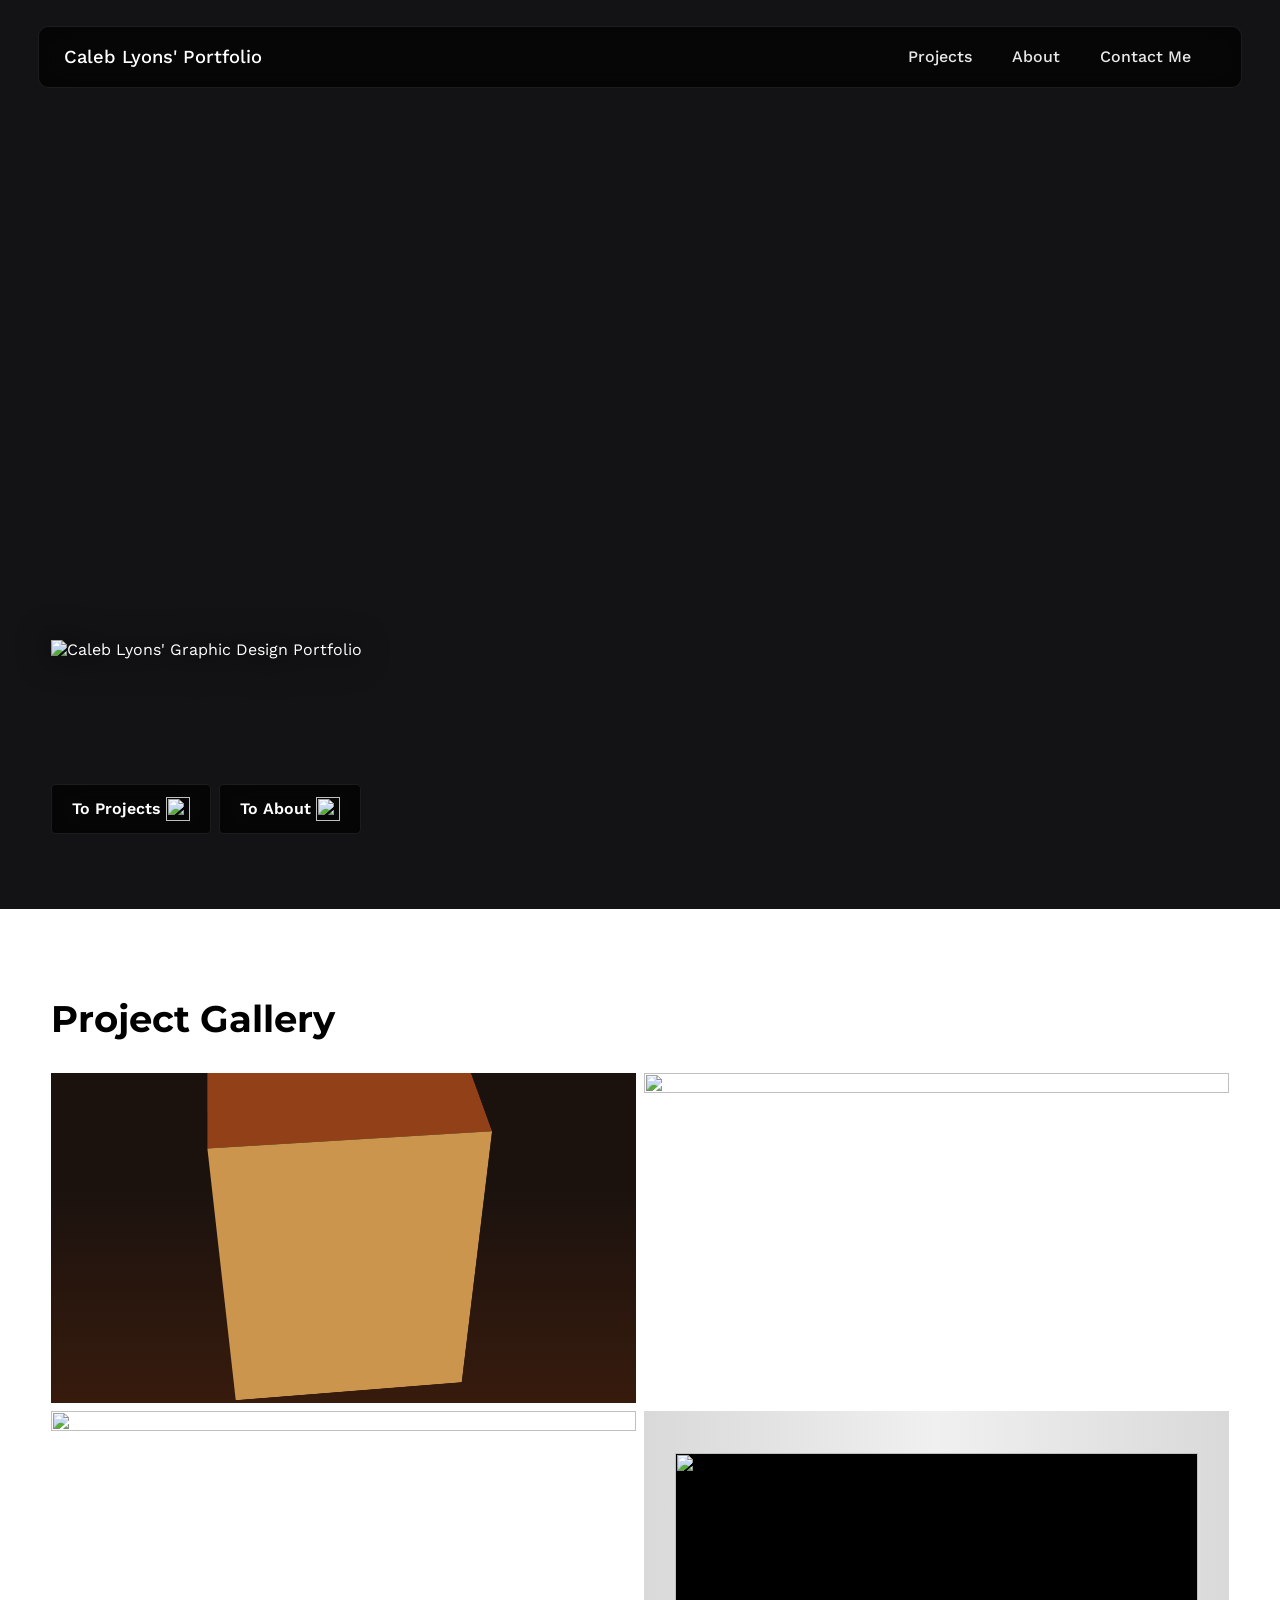
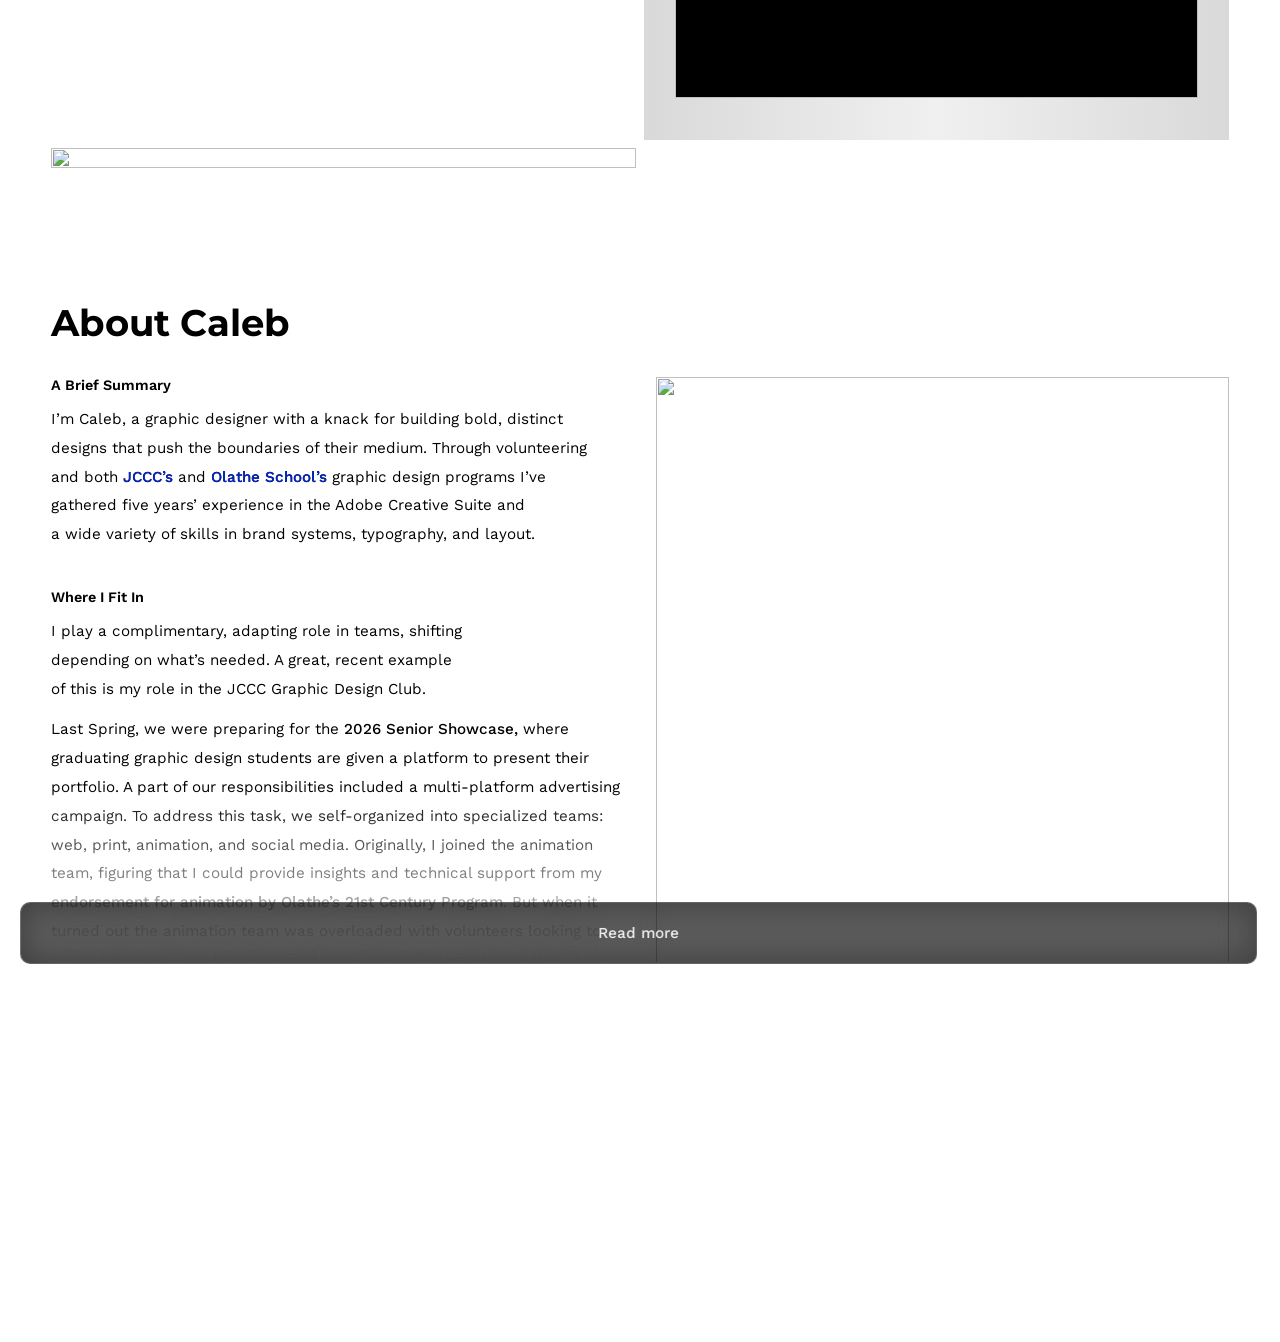
==== commit a92b5513: "Add files via upload" ====
--- a/index.html
+++ b/index.html
@@ -6,7 +6,7 @@
   <meta charset="utf-8">
   <meta name="viewport" content="width=device-width, initial-scale=1">
   <title>Caleb Lyons' Portfolio</title>
-  <link rel="icon" type="image/svg" href="Icons/favicon.svg">
+  <link rel="icon" type="image/svg" href="Icons/caleb-lyons.com_favicon.svg">
   <link href="styles.css" rel="stylesheet" type="text/css">
   <script src="hoverbox.js" defer></script>
 </head>
@@ -18,34 +18,34 @@
       <h1><a href="./#Projects" class="nav button">Caleb Lyons' Portfolio</a></h1>
       <a class="button hideOnTablet" href="./#Projects">Projects</a>
       <a class="button hideOnTablet" href="./#about">About</a>
-      <button class="contacts hideOnMobile" popovertarget="contacts">Contact Me&nbsp;<img class="down" src="Icons/down.svg"></button>
-      <button class="nav showOnMobile" popovertarget="nav"><img src="Icons/menu.svg"></button>
+      <button class="contacts hideOnMobile" popovertarget="contacts">Contact Me&nbsp;<img class="down" src="Icons/caleb-lyons.com_down.svg"></button>
+      <button class="nav showOnMobile" popovertarget="nav"><img src="Icons/caleb-lyons.com_menu.svg"></button>
     </div>
   </div>
   
 
   <div class="menu" id="nav" popover><ul><nav>
-      <li><a href="./#Projects" class="button"><img src="Icons/project.svg">&nbsp;&nbsp;Project Gallery</a></li>
-      <li><a href="./#about" class="button"><img src="Icons/about.svg">&nbsp;&nbsp;About Me</a></li>
+      <li><a href="./#Projects" class="button"><img src="Icons/caleb-lyons.com_project.svg">&nbsp;&nbsp;Project Gallery</a></li>
+      <li><a href="./#about" class="button"><img src="Icons/caleb-lyons.com_about.svg">&nbsp;&nbsp;About Me</a></li>
       <hr>
-      <li class="hideOnTablet"><button class="copy" onclick="copyEmail()"><img src="Icons/mail.svg">&nbsp;&nbsp;C@caleb-lyons.com</button></li>
-      <li class="hideOnTablet"><button class="copy" onclick="copyPhone()"><img src="Icons/phone.svg">&nbsp;&nbsp;913-302-0440</button></li>
-      <li class="showOnTablet"><a href="mailto:C@caleb-lyons.com" class="button" onclick="copyEmail()"><img src="Icons/mail.svg">&nbsp;&nbsp;C@caleb-lyons.com</a></li>
-      <li class="showOnTablet"><a href="tel:+1913-302-0440" class="button" onclick="copyPhone()"><img src="Icons/phone.svg">&nbsp;&nbsp;913-302-0440</a></li>
-      <li><a href="https://www.linkedin.com/in/caleb-mi-lyons/" target="_blank" class="external button"><img src="Icons/LinkedIn.svg">&nbsp;&nbsp;LinkedIn</a></li>
+      <li class="hideOnTablet"><button class="copy" onclick="copyEmail()"><img src="Icons/caleb-lyons.com_mail.svg">&nbsp;&nbsp;C@caleb-lyons.com</button></li>
+      <li class="hideOnTablet"><button class="copy" onclick="copyPhone()"><img src="Icons/caleb-lyons.com_phone.svg">&nbsp;&nbsp;913-302-0440</button></li>
+      <li class="showOnTablet"><a href="mailto:C@caleb-lyons.com" class="button" onclick="copyEmail()"><img src="Icons/caleb-lyons.com_mail.svg">&nbsp;&nbsp;C@caleb-lyons.com</a></li>
+      <li class="showOnTablet"><a href="tel:+1913-302-0440" class="button" onclick="copyPhone()"><img src="Icons/caleb-lyons.com_phone.svg">&nbsp;&nbsp;913-302-0440</a></li>
+      <li><a href="https://www.linkedin.com/in/caleb-mi-lyons/" target="_blank" class="external button"><img src="Icons/caleb-lyons.com_LinkedIn.svg">&nbsp;&nbsp;LinkedIn</a></li>
       <!--
-        <li><a href="Downloads/CalebL_Resume.pdf" class="button"><img src="Icons/resume.svg">&nbsp;&nbsp;Resume PDF</a></li>
-        <li class="showOnTablet"><a href="Downloads/CalebLyons_Portfolio.pdf" class="button"><img src="Icons/letter.svg">&nbsp;&nbsp;Portfolio PDF</a></li>
-        <li><a href="Downloads/CalebLyons_Portfolio.pdf" class="button download" download><img src="Icons/letter.svg">&nbsp;&nbsp;Portfolio PDF</a></li>
+        <li><a href="Downloads/CalebL_Resume.pdf" class="button"><img src="Icons/caleb-lyons.com_resume.svg">&nbsp;&nbsp;Resume PDF</a></li>
+        <li class="showOnTablet"><a href="Downloads/CalebLyons_Portfolio.pdf" class="button"><img src="Icons/caleb-lyons.com_letter.svg">&nbsp;&nbsp;Portfolio PDF</a></li>
+        <li><a href="Downloads/CalebLyons_Portfolio.pdf" class="button download" download><img src="Icons/caleb-lyons.com_letter.svg">&nbsp;&nbsp;Portfolio PDF</a></li>
       -->
   </ul></nav></div>
   
   <div class="menu" id="contacts" popover><ul>
-    <li class="hideOnTablet"><button class="copy" onclick="copyEmail()"><img src="Icons/mail.svg">&nbsp;&nbsp;C@caleb-lyons.com</button></li>
-    <li class="hideOnTablet"><button class="copy" onclick="copyPhone()"><img src="Icons/phone.svg">&nbsp;&nbsp;913-302-0440</button></li>
-    <li class="showOnTablet"><a href="mailto:C@caleb-lyons.com" class="button" onclick="copyEmail()"><img src="Icons/mail.svg">&nbsp;&nbsp;C@caleb-lyons.com</a></li>
-    <li class="showOnTablet"><a href="tel:+1913-302-0440" class="button" onclick="copyPhone()"><img src="Icons/phone.svg">&nbsp;&nbsp;913-302-0440</a></li>
-    <li><a href="https://www.linkedin.com/in/caleb-mi-lyons/" target="_blank" class="external button"><img src="Icons/LinkedIn.svg">&nbsp;&nbsp;LinkedIn</a></li>
+    <li class="hideOnTablet"><button class="copy" onclick="copyEmail()"><img src="Icons/caleb-lyons.com_mail.svg">&nbsp;&nbsp;C@caleb-lyons.com</button></li>
+    <li class="hideOnTablet"><button class="copy" onclick="copyPhone()"><img src="Icons/caleb-lyons.com_phone.svg">&nbsp;&nbsp;913-302-0440</button></li>
+    <li class="showOnTablet"><a href="mailto:C@caleb-lyons.com" class="button" onclick="copyEmail()"><img src="Icons/caleb-lyons.com_mail.svg">&nbsp;&nbsp;C@caleb-lyons.com</a></li>
+    <li class="showOnTablet"><a href="tel:+1913-302-0440" class="button" onclick="copyPhone()"><img src="Icons/caleb-lyons.com_phone.svg">&nbsp;&nbsp;913-302-0440</a></li>
+    <li><a href="https://www.linkedin.com/in/caleb-mi-lyons/" target="_blank" class="external button"><img src="Icons/caleb-lyons.com_LinkedIn.svg">&nbsp;&nbsp;LinkedIn</a></li>
   </ul></div>
 
   <script>
@@ -64,20 +64,20 @@
 
 
   <div class="menu" id="downloads" popover><ul>
-    <li><a href="Downloads/CalebL_Resume.pdf" class="button download" download><img src="Icons/resume.svg">&nbsp;&nbsp;My Resume</a></li>
-    <li><a href="Downloads/CalebL_Portfolio.pdf" class="button download" download><img src="Icons/screen.svg">&nbsp;&nbsp;Digital Portfolio PDF</a></li>
-    <li><a href="Downloads/CalebLyons_Portfolio.pdf" class="button download" download><img src="Icons/letter.svg">&nbsp;&nbsp;Letter Paper Portfolio PDF</a></li>
+    <li><a href="Downloads/CalebL_Resume.pdf" class="button download" download><img src="Icons/caleb-lyons.com_resume.svg">&nbsp;&nbsp;My Resume</a></li>
+    <li><a href="Downloads/CalebL_Portfolio.pdf" class="button download" download><img src="Icons/caleb-lyons.com_screen.svg">&nbsp;&nbsp;Digital Portfolio PDF</a></li>
+    <li><a href="Downloads/CalebLyons_Portfolio.pdf" class="button download" download><img src="Icons/caleb-lyons.com_letter.svg">&nbsp;&nbsp;Letter Paper Portfolio PDF</a></li>
   </ul></div>
   
   <div class="menu" id="exports" popover><ul>
-    <li><a href="Downloads/CalebL_Portfolio.pdf" class="button download" download><img src="Icons/screen.svg">&nbsp;&nbsp;Digital Presentation ( 4K )</a></li>
-    <li><a href="Downloads/CalebLyons_Portfolio.pdf" class="button download" download><img src="Icons/letter.svg">&nbsp;&nbsp;Letter Paper ( 8.5x11 in )</a></li>
+    <li><a href="Downloads/CalebL_Portfolio.pdf" class="button download" download><img src="Icons/caleb-lyons.com_screen.svg">&nbsp;&nbsp;Digital Presentation ( 4K )</a></li>
+    <li><a href="Downloads/CalebLyons_Portfolio.pdf" class="button download" download><img src="Icons/caleb-lyons.com_letter.svg">&nbsp;&nbsp;Letter Paper ( 8.5x11 in )</a></li>
   </ul></div>
   
     <div class="menu" id="contactsmobile" popover><ul>
-      <li><button class="copy" onclick="copyEmail()"><img src="Icons/mail.svg">&nbsp;&nbsp;C@caleb-lyons.com</button></li>
-      <li><button class="copy" onclick="copyPhone()"><img src="Icons/phone.svg">&nbsp;&nbsp;913-302-0440</button></li>
-      <li><a href="https://www.linkedin.com/in/caleb-mi-lyons/" target="_blank" class="external button"><img src="Icons/LinkedIn.svg">&nbsp;LinkedIn</a></li>
+      <li><button class="copy" onclick="copyEmail()"><img src="Icons/caleb-lyons.com_mail.svg">&nbsp;&nbsp;C@caleb-lyons.com</button></li>
+      <li><button class="copy" onclick="copyPhone()"><img src="Icons/caleb-lyons.com_phone.svg">&nbsp;&nbsp;913-302-0440</button></li>
+      <li><a href="https://www.linkedin.com/in/caleb-mi-lyons/" target="_blank" class="external button"><img src="Icons/caleb-lyons.com_LinkedIn.svg">&nbsp;LinkedIn</a></li>
     </ul></div>
   
   -->
@@ -90,11 +90,11 @@
     <div class="banner">
 
       <div>
-        <img src="Icons/portfolio.svg" alt="Caleb Lyons' Graphic Design Portfolio">
+        <img src="Icons/caleb-lyons.com_portfolio.svg" alt="Caleb Lyons' Graphic Design Portfolio">
       <!--
         <p>Welcome to my website. Here, you can access my work, resume, information, and a PDF copy of my portfolio, all from the navigation bar above.</p>
       -->
-        <div><a class="button" href="./#Projects">To Projects&nbsp;<img src="Icons/scroll.svg"></a><a class="button" href="./#about">To About&nbsp;<img src="Icons/scroll.svg"></a><!--<a href="Downloads/CalebL_Portfolio.pdf" class="button hideOnMobile"><img src="Icons/download_large.svg" alt="Download Portfolio"></a>--></div>
+        <div><a class="button" href="./#Projects">To Projects&nbsp;<img src="Icons/caleb-lyons.com_scroll.svg"></a><a class="button" href="./#about">To About&nbsp;<img src="Icons/caleb-lyons.com_scroll.svg"></a><!--<a href="Downloads/CalebL_Portfolio.pdf" class="button hideOnMobile"><img src="Icons/caleb-lyons.com_download_large.svg" alt="Download Portfolio"></a>--></div>
       </div>
 
     </div>
@@ -114,35 +114,35 @@
                 <div class="side" id="left"></div>
                 <div class="side" id="right"></div>
             </div>
-            <div style="background-color: rgb(188, 165, 156);" class="appear"><h3>Packaging Design: Copperpot Pasta</h3><img src="Icons/back.svg"></div>
+            <div style="background-color: rgb(188, 165, 156);" class="appear"><h3>Packaging Design: Copperpot Pasta</h3><img src="Icons/caleb-lyons.com_back.svg"></div>
           </div>
         </a>
         <a href="./BrandDesign">
           <div>
-            <img src="Images/Finesse/0.jpg" loading="lazy">
-            <div style="background-color: #ffa97b;" class="appear"><h3>Brand System & Booklet Design: Finesse Sportsgear</h3><img src="Icons/back.svg"></div>
+            <img src="Images/Finesse/caleb-lyons.com_BrandDesign_0.webp" loading="lazy">
+            <div style="background-color: #ffa97b;" class="appear"><h3>Brand System & Booklet Design: Finesse Sportsgear</h3><img src="Icons/caleb-lyons.com_back.svg"></div>
           </div>
         </a>
         <a href="./SignageDesign">
           <div>
-            <img src="Images/Babel/0.jpg" loading="lazy">
-            <div style="background-color: #f1f1f1;" class="appear"><h3>Event Branding & Signage: Babel Design Conference</h3><img src="Icons/back.svg"></div>
+            <img src="Images/Babel/caleb-lyons.com_SignageDesign_0.webp" loading="lazy">
+            <div style="background-color: #f1f1f1;" class="appear"><h3>Event Branding & Signage: Babel Design Conference</h3><img src="Icons/caleb-lyons.com_back.svg"></div>
           </div>
         </a>
         <a href="./DigitalAdvertising">
           <div class="HardThumb">
             <div>
-              <img src="Images/Babel/Hardest.webp">
-              <img src="Images/Babel/Harder.webp">
-              <img src="Images/Babel/Hard.webp">
+              <img src="Images/Babel/caleb-lyons.com_DigitalAdvertising_Hardest.webp">
+              <img src="Images/Babel/caleb-lyons.com_DigitalAdvertising_Harder.webp">
+              <img src="Images/Babel/caleb-lyons.com_DigitalAdvertising_Hard.webp">
             </div>
-            <div style="background-color: #f5f5f5;" class="appear"><h3>Digital Advertising: Babel Design Conference</h3><img src="Icons/back.svg"></div>
+            <div style="background-color: #f5f5f5;" class="appear"><h3>Digital Advertising: Babel Design Conference</h3><img src="Icons/caleb-lyons.com_back.svg"></div>
           </div>
         </a>
         <a href="./SocialMediaStrategy">
           <div>
-            <img src="Images/RMHKC/0.jpg" loading="lazy">
-            <div style="background-color: #ffde92;" class="appear"><h3>Social Media Strategy: RMHKC Instagram & Facebook</h3><img src="Icons/back.svg"></div>
+            <img src="Images/RMHKC/caleb-lyons.com_SocialMediaStrategy_0.webp" loading="lazy">
+            <div style="background-color: #ffde92;" class="appear"><h3>Social Media Strategy: RMHKC Instagram & Facebook</h3><img src="Icons/caleb-lyons.com_back.svg"></div>
           </div>
         </a>
 
@@ -164,13 +164,13 @@
         <h3 class="readingmore">My Ambition</h3>
         <p class="readingmore">Now, I’m looking to bring my skillset to a larger, specialized team while continuing to learn and expand as a professional. If you have any questions, feel free to reach out to me at the email or number below.</p>
         <div>
-        <div class="hideOnTablet"><button class="copy" onclick="copyEmail()"><img src="Icons/mail.svg">&nbsp;&nbsp;C@caleb-lyons.com</button></div>
-        <div class="showOnTablet"><a href="mailto:C@caleb-lyons.com" class="button" onclick="copyEmail()"><img src="Icons/mail.svg">&nbsp;&nbsp;C@caleb-lyons.com</a></div>
-        <div class="hideOnTablet"><button class="copy" onclick="copyPhone()"><img src="Icons/phone.svg">&nbsp;&nbsp;913-302-0440</button></div>
-        <div class="showOnTablet"><a href="tel:+1913-302-0440" class="button" onclick="copyPhone()"><img src="Icons/phone.svg">&nbsp;&nbsp;913-302-0440</a></div>
+        <div class="hideOnTablet"><button class="copy" onclick="copyEmail()"><img src="Icons/caleb-lyons.com_mail.svg">&nbsp;&nbsp;C@caleb-lyons.com</button></div>
+        <div class="showOnTablet"><a href="mailto:C@caleb-lyons.com" class="button" onclick="copyEmail()"><img src="Icons/caleb-lyons.com_mail.svg">&nbsp;&nbsp;C@caleb-lyons.com</a></div>
+        <div class="hideOnTablet"><button class="copy" onclick="copyPhone()"><img src="Icons/caleb-lyons.com_phone.svg">&nbsp;&nbsp;913-302-0440</button></div>
+        <div class="showOnTablet"><a href="tel:+1913-302-0440" class="button" onclick="copyPhone()"><img src="Icons/caleb-lyons.com_phone.svg">&nbsp;&nbsp;913-302-0440</a></div>
         </div>
       </div>
-      <div><img src="Images/me.webp" loading="lazy"></div>
+      <div><img src="Images/caleb-lyons.com_CalebLyons.webp" loading="lazy"></div>
     </div>
     
       <input type="checkbox" id="readmore"><label for="readmore"><div class="button"><p>Read more</p></div></label>
--- a/styles.css
+++ b/styles.css
@@ -207,14 +207,14 @@
     
     #front {
         transform: translateZ(60.5px);
-        background-image: url(Images/Copperpot/Mobile_Front.webp);
+        background-image: url(Images/Copperpot/caleb-lyons.com_PackagingDesign_Mobile_Front.webp);
         background-color: #CC954E;
     }
 
     #right {
         width: 121px;
         transform: rotateY(90deg) translateZ(181px);
-        background-image: url(Images/Copperpot/Mobile_Right.webp);
+        background-image: url(Images/Copperpot/caleb-lyons.com_PackagingDesign_Mobile_Right.webp);
     }
     
     #back {
@@ -224,19 +224,19 @@
     #left {
         width: 121px;
         transform: rotateY(-90deg) translateZ(60.5px);
-        background-image: url(Images/Copperpot/Mobile_Left.webp);
+        background-image: url(Images/Copperpot/caleb-lyons.com_PackagingDesign_Mobile_Left.webp);
     }
 
     #top {
         height: 121px;
         transform: rotateX(90deg) translateZ(60.5px);
-        background-image: url(Images/Copperpot/Mobile_Top.webp);
+        background-image: url(Images/Copperpot/caleb-lyons.com_PackagingDesign_Mobile_Top.webp);
     }
 
     #bottom {
         height: 121px;
         transform: rotateX(-90deg) translateZ(269.5px);
-        background-image: url(Images/Copperpot/Mobile_Bottom.webp)
+        background-image: url(Images/Copperpot/caleb-lyons.com_PackagingDesign_Mobile_Bottom.webp)
     }
 
 }
@@ -664,8 +664,8 @@
     width: 100vw;
     height: 101vh;
     background: 
-        url(Images/nois.gif),
-        url(Images/splashpage.webp);
+        url(Images/caleb-lyons.com_nois.gif),
+        url(Images/caleb-lyons.com_splashpage.webp);
     background-repeat: repeat, no-repeat;
     background-color: #131315;
     background-size: 600px, cover;
@@ -747,28 +747,28 @@
 }
 
 .copy:hover img {
-    content: url(Icons/copy.svg);
+    content: url(Icons/caleb-lyons.com_copy.svg);
 }
 
 .copy:active img {
-    content: url(Icons/copied.svg);
+    content: url(Icons/caleb-lyons.com_copied.svg);
 }
 
 .download:hover img {
-    content: url(Icons/download.svg);
+    content: url(Icons/caleb-lyons.com_download.svg);
 }
 
 .download:active img {
-    content: url(Icons/downloaded.svg);
+    content: url(Icons/caleb-lyons.com_downloaded.svg);
 }
 
 .external:hover img {
-    content: url(Icons/external.svg);
+    content: url(Icons/caleb-lyons.com_external.svg);
 }
 
 .project {
     background-color: #131315;
-    background-image: url(Images/noise.gif);
+    background-image: url(Images/caleb-lyons.com_noise.gif);
     background-repeat: repeat;
     background-size: 600px;
     background-position: center;
@@ -822,22 +822,22 @@
     }
     
     .front {
-        background-image: url(Images/Copperpot/Front.webp);
+        background-image: url(Images/Copperpot/caleb-lyons.com_PackagingDesign_Front.webp);
         width: 55dvh;
     }
     
     .right {
-        background-image: url(Images/Copperpot/Right.webp);
+        background-image: url(Images/Copperpot/caleb-lyons.com_PackagingDesign_Right.webp);
         width: 27.5dvh;
     }
     
     .back {
-        background-image: url(Images/Copperpot/Back.webp);
+        background-image: url(Images/Copperpot/caleb-lyons.com_PackagingDesign_Back.webp);
         width: 55dvh;
     }
     
     .left {
-        background-image: url(Images/Copperpot/Left.webp);
+        background-image: url(Images/Copperpot/caleb-lyons.com_PackagingDesign_Left.webp);
         width: 27.5dvh;
     }
     
@@ -1540,17 +1540,17 @@
     }
     
     img.right {
-        content: url(Icons/down.svg);
+        content: url(Icons/caleb-lyons.com_down.svg);
         height: 1rem;
         width: 1rem;
     }
 
     .copy img {
-        content: url(Icons/copy.svg);
+        content: url(Icons/caleb-lyons.com_copy.svg);
     }
 
     .download img {
-        content: url(Icons/download.svg);
+        content: url(Icons/caleb-lyons.com_download.svg);
     }
 
     .read:has(~ input[type="checkbox"]:checked) .showOnTablet {
@@ -1655,19 +1655,19 @@
 
     #box {
         .front {
-            background-image: url(Images/Copperpot/Mobile_Front.webp);
+            background-image: url(Images/Copperpot/caleb-lyons.com_PackagingDesign_Mobile_Front.webp);
         }
         
         .right {
-            background-image: url(Images/Copperpot/Mobile_Right.webp);
+            background-image: url(Images/Copperpot/caleb-lyons.com_PackagingDesign_Mobile_Right.webp);
         }
         
         .back {
-            background-image: url(Images/Copperpot/Mobile_Back.webp);
+            background-image: url(Images/Copperpot/caleb-lyons.com_PackagingDesign_Mobile_Back.webp);
         }
         
         .left {
-            background-image: url(Images/Copperpot/Mobile_Left.webp);
+            background-image: url(Images/Copperpot/caleb-lyons.com_PackagingDesign_Mobile_Left.webp);
         }        
 
         div {
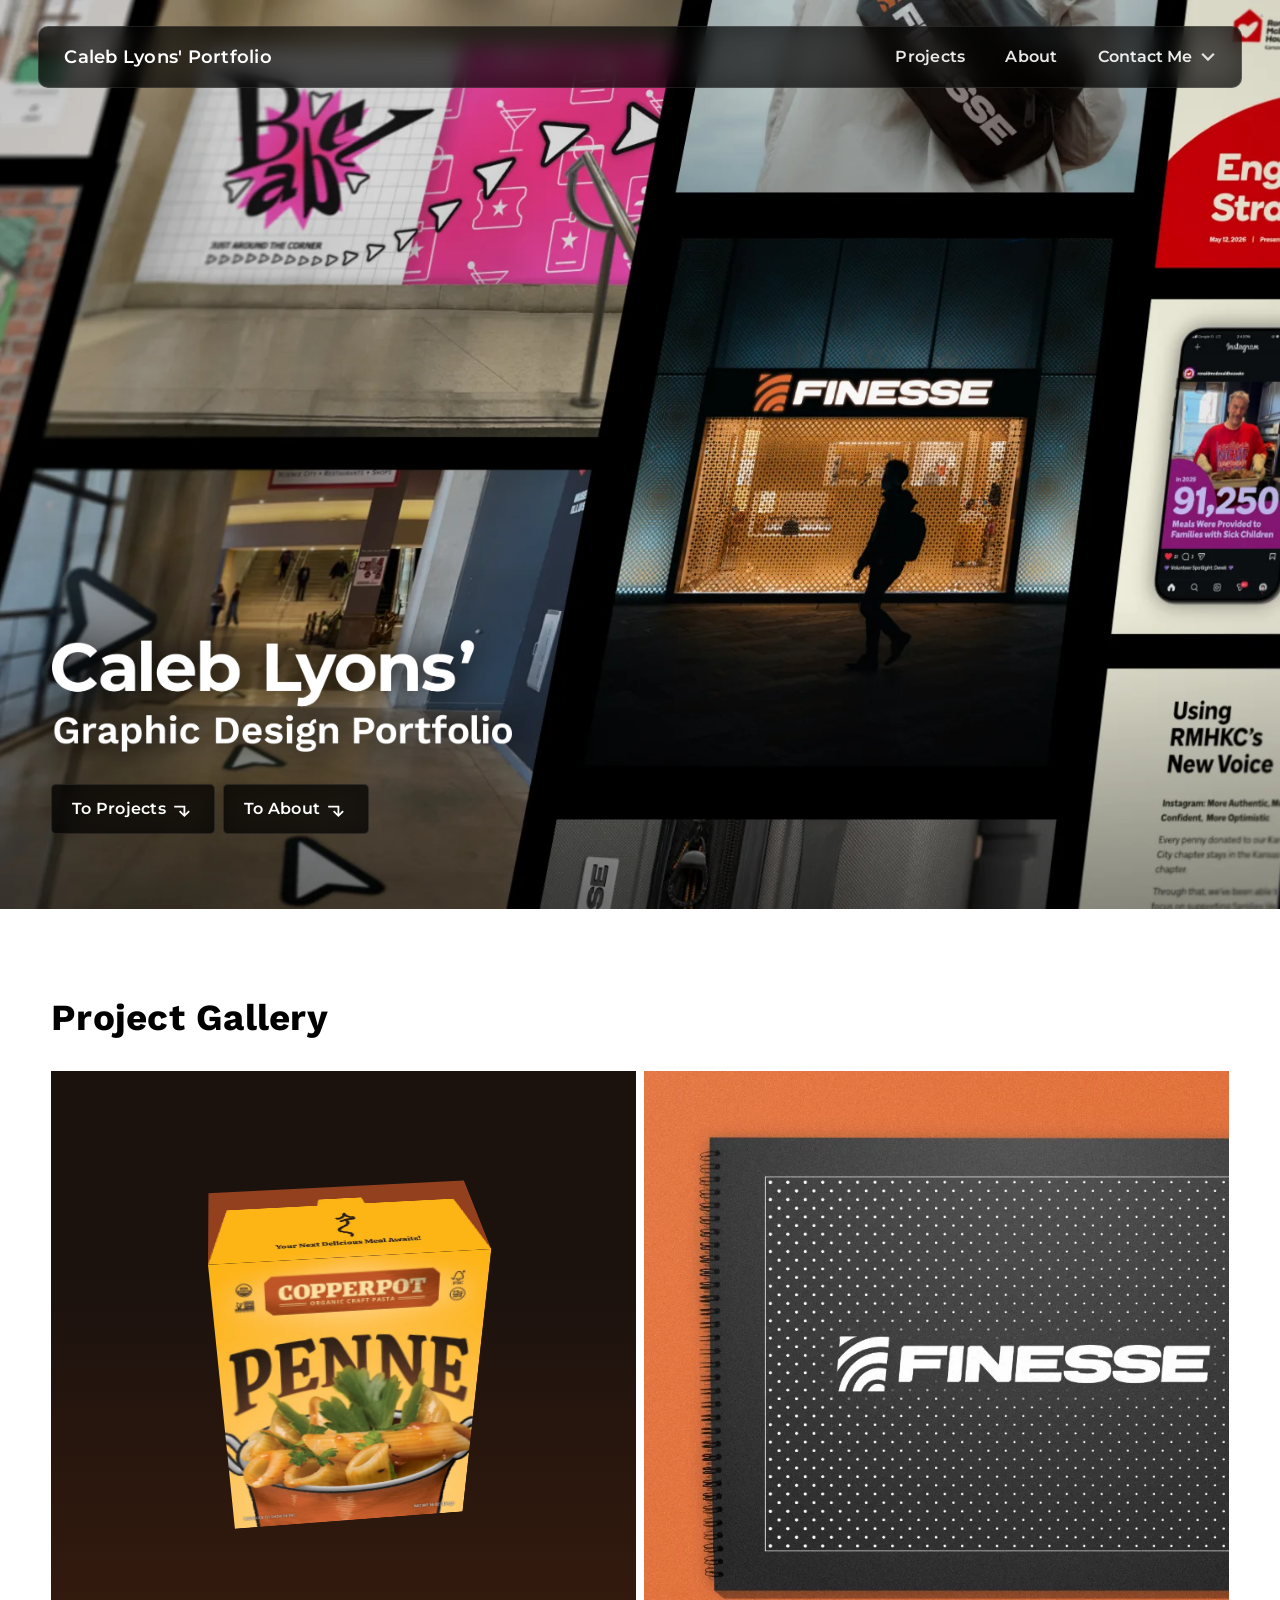
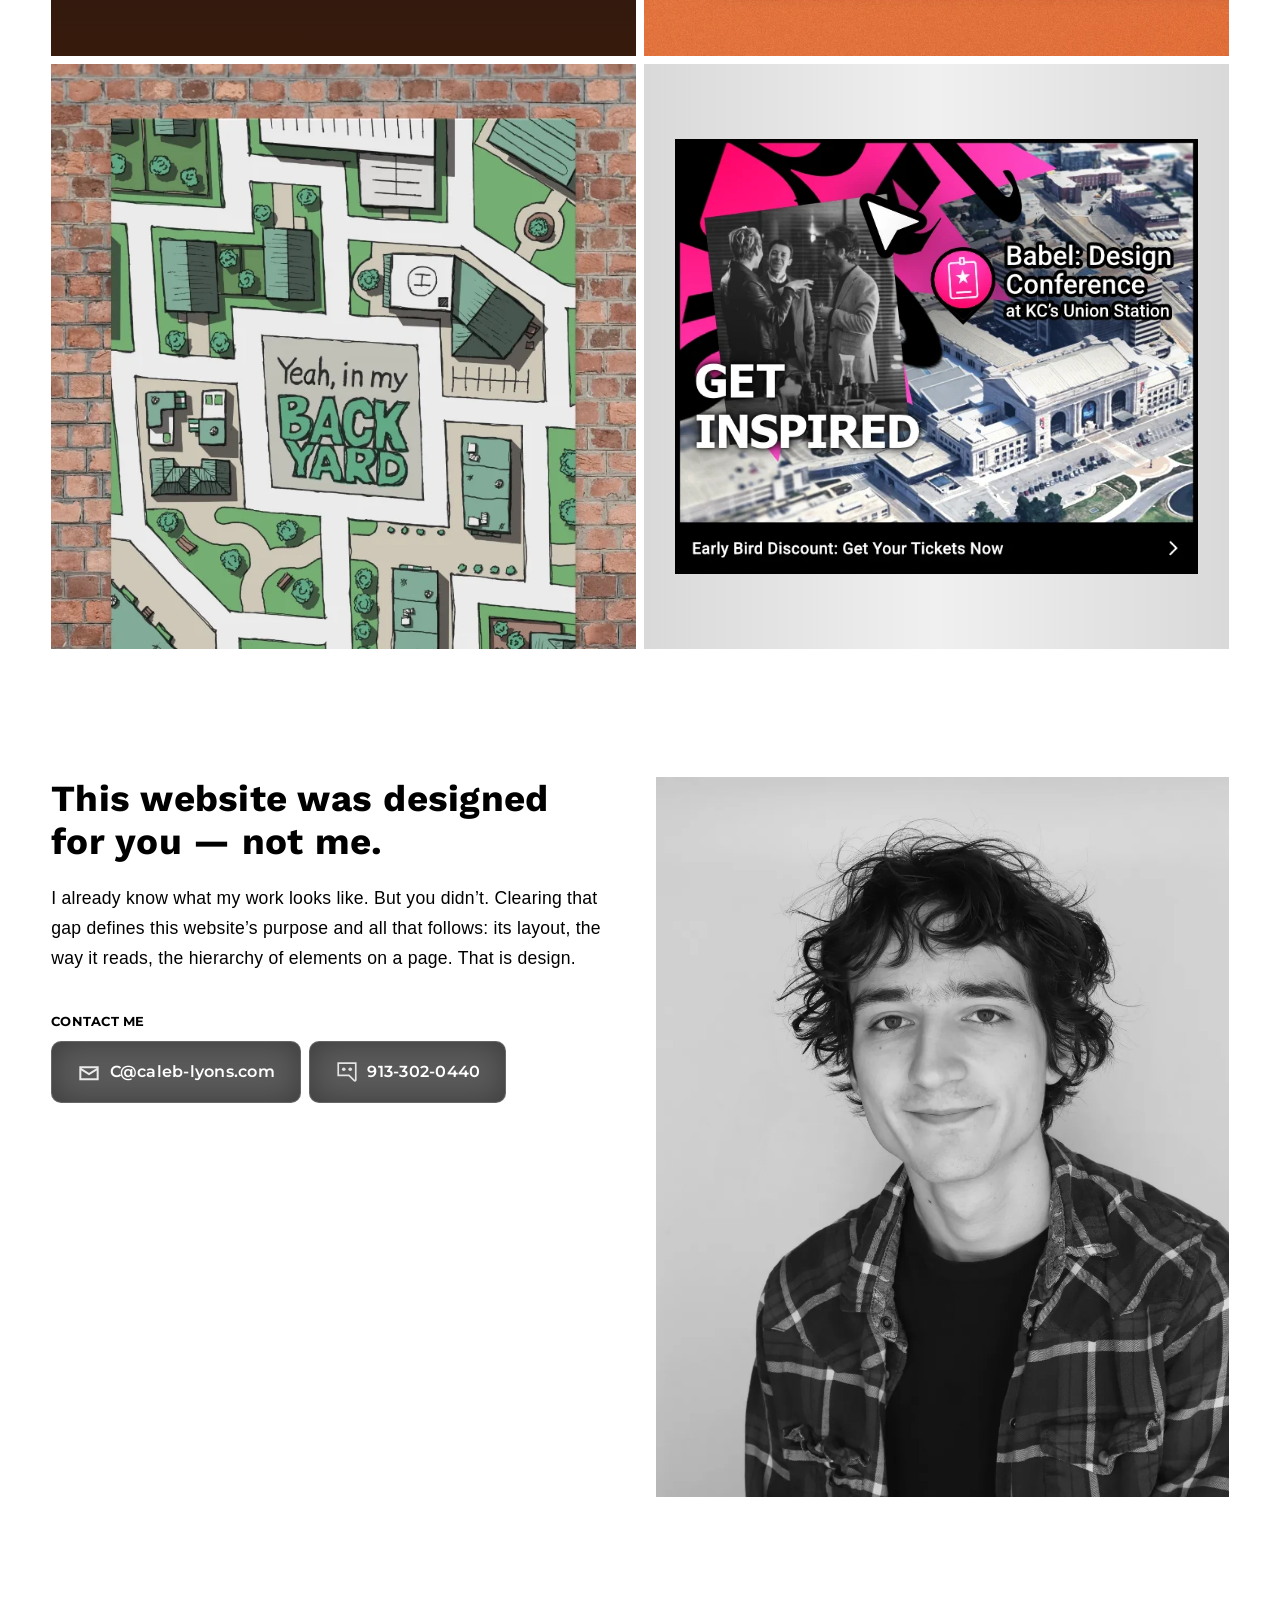
==== commit 5f7a3679: "Add files via upload" ====
--- a/index.html
+++ b/index.html
@@ -32,7 +32,7 @@
       <li class="hideOnTablet"><button class="copy" onclick="copyPhone()"><img src="Icons/caleb-lyons.com_phone.svg">&nbsp;&nbsp;913-302-0440</button></li>
       <li class="showOnTablet"><a href="mailto:C@caleb-lyons.com" class="button" onclick="copyEmail()"><img src="Icons/caleb-lyons.com_mail.svg">&nbsp;&nbsp;C@caleb-lyons.com</a></li>
       <li class="showOnTablet"><a href="tel:+1913-302-0440" class="button" onclick="copyPhone()"><img src="Icons/caleb-lyons.com_phone.svg">&nbsp;&nbsp;913-302-0440</a></li>
-      <li><a href="https://www.linkedin.com/in/caleb-mi-lyons/" target="_blank" class="external button"><img src="Icons/caleb-lyons.com_LinkedIn.svg">&nbsp;&nbsp;LinkedIn</a></li>
+      <li><a href="https://www.linkedin.com/in/caleb-lyons-design/" target="_blank" class="external button"><img src="Icons/caleb-lyons.com_LinkedIn.svg">&nbsp;&nbsp;LinkedIn</a></li>
       <!--
         <li><a href="Downloads/CalebL_Resume.pdf" class="button"><img src="Icons/caleb-lyons.com_resume.svg">&nbsp;&nbsp;Resume PDF</a></li>
         <li class="showOnTablet"><a href="Downloads/CalebLyons_Portfolio.pdf" class="button"><img src="Icons/caleb-lyons.com_letter.svg">&nbsp;&nbsp;Portfolio PDF</a></li>
@@ -45,7 +45,7 @@
     <li class="hideOnTablet"><button class="copy" onclick="copyPhone()"><img src="Icons/caleb-lyons.com_phone.svg">&nbsp;&nbsp;913-302-0440</button></li>
     <li class="showOnTablet"><a href="mailto:C@caleb-lyons.com" class="button" onclick="copyEmail()"><img src="Icons/caleb-lyons.com_mail.svg">&nbsp;&nbsp;C@caleb-lyons.com</a></li>
     <li class="showOnTablet"><a href="tel:+1913-302-0440" class="button" onclick="copyPhone()"><img src="Icons/caleb-lyons.com_phone.svg">&nbsp;&nbsp;913-302-0440</a></li>
-    <li><a href="https://www.linkedin.com/in/caleb-mi-lyons/" target="_blank" class="external button"><img src="Icons/caleb-lyons.com_LinkedIn.svg">&nbsp;&nbsp;LinkedIn</a></li>
+    <li><a href="https://www.linkedin.com/in/caleb-lyons-design/" target="_blank" class="external button"><img src="Icons/caleb-lyons.com_LinkedIn.svg">&nbsp;&nbsp;LinkedIn</a></li>
   </ul></div>
 
   <script>
@@ -77,7 +77,7 @@
     <div class="menu" id="contactsmobile" popover><ul>
       <li><button class="copy" onclick="copyEmail()"><img src="Icons/caleb-lyons.com_mail.svg">&nbsp;&nbsp;C@caleb-lyons.com</button></li>
       <li><button class="copy" onclick="copyPhone()"><img src="Icons/caleb-lyons.com_phone.svg">&nbsp;&nbsp;913-302-0440</button></li>
-      <li><a href="https://www.linkedin.com/in/caleb-mi-lyons/" target="_blank" class="external button"><img src="Icons/caleb-lyons.com_LinkedIn.svg">&nbsp;LinkedIn</a></li>
+      <li><a href="https://www.linkedin.com/in/caleb-lyons-design/" target="_blank" class="external button"><img src="Icons/caleb-lyons.com_LinkedIn.svg">&nbsp;LinkedIn</a></li>
     </ul></div>
   
   -->
@@ -120,13 +120,13 @@
         <a href="./BrandDesign">
           <div>
             <img src="Images/Finesse/caleb-lyons.com_BrandDesign_0.webp" loading="lazy">
-            <div style="background-color: #ffa97b;" class="appear"><h3>Brand System & Booklet Design: Finesse Sportsgear</h3><img src="Icons/caleb-lyons.com_back.svg"></div>
+            <div style="background-color: #ffa97b;" class="appear"><h3>Brand Design: Finesse Sportsgear</h3><img src="Icons/caleb-lyons.com_back.svg"></div>
           </div>
         </a>
-        <a href="./SignageDesign">
+        <a href="./PosterDesign">
           <div>
-            <img src="Images/Babel/caleb-lyons.com_SignageDesign_0.webp" loading="lazy">
-            <div style="background-color: #f1f1f1;" class="appear"><h3>Event Branding & Signage: Babel Design Conference</h3><img src="Icons/caleb-lyons.com_back.svg"></div>
+            <img src="Images/YIMBY/caleb-lyons.com_PosterDesign_0.webp" loading="lazy">
+            <div style="background-color: #D3D1C6;" class="appear"><h3>Poster Design: Yeah, in My Backyard</h3><img src="Icons/caleb-lyons.com_back.svg"></div>
           </div>
         </a>
         <a href="./DigitalAdvertising">
@@ -139,41 +139,43 @@
             <div style="background-color: #f5f5f5;" class="appear"><h3>Digital Advertising: Babel Design Conference</h3><img src="Icons/caleb-lyons.com_back.svg"></div>
           </div>
         </a>
-        <a href="./SocialMediaStrategy">
-          <div>
-            <img src="Images/RMHKC/caleb-lyons.com_SocialMediaStrategy_0.webp" loading="lazy">
-            <div style="background-color: #ffde92;" class="appear"><h3>Social Media Strategy: RMHKC Instagram & Facebook</h3><img src="Icons/caleb-lyons.com_back.svg"></div>
-          </div>
-        </a>
-
+        <!--
+          <a href="./SocialMediaStrategy">
+            <div>
+              <img src="Images/RMHKC/caleb-lyons.com_SocialMediaStrategy_0.webp" loading="lazy">
+              <div style="background-color: #ffde92;" class="appear"><h3>Social Media Strategy: RMHKC Instagram & Facebook</h3><img src="Icons/caleb-lyons.com_back.svg"></div>
+            </div>
+          </a>
+          -->
+          
       </div>
     </div> 
   
 
     <div>
-    <h2 id="about">About Caleb</h2>
+
     <div class="read">
       <div>
-        <h3>A Brief Summary</h3>
-        <p>I’m Caleb, a graphic designer with a knack for building bold, distinct designs that push the boundaries of their medium. Through volunteering and both <a href= " https://www.jccc.edu/academics/credit/graphic-design/" target="_blank">JCCC’s</a> and <a href= "https://www.eravens.net/" target="_blank">Olathe School’s</a> graphic design programs I’ve gathered five years’ experience in the Adobe Creative Suite and a wide variety of skills in brand systems, typography, and layout.</p>
-        <h3>Where I Fit In</h3>
-        <p>I play a complimentary, adapting role in teams, shifting depending on what’s needed. A great, recent example of this is my role in the JCCC Graphic Design Club.</p>
-        <p>Last Spring, we were preparing for the <a href= "https://www.instagram.com/jcccdesign/" target="_blank"> 2026 Senior Showcase, </a>  where graduating graphic design students are given a platform to present their portfolio. A part of our responsibilities included a multi-platform advertising campaign. To address this task, we self-organized into specialized teams: web, print, animation, and social media. Originally, I joined the animation team, figuring that I could provide insights and technical support from my <a href= "https://www.eravens.net/" target="_blank">endorsement for animation by Olathe’s 21st Century Program</a>. But when it turned out the animation team was overloaded with volunteers looking to expand their skillset, I was the first to pivot. I volunteered to switch to the social media team, which only had two members. Although I knew I could still be helpful to the animation team, I opted for social media because I have just as much <a href="Downloads/CalebL_Resume.pdf">professional experience</a> and I knew that the social media team needed an extra hand.</p>
-        <p>Because I volunteered to switch teams, the social media team had more designers behind it and we were more effectively able to plan, organize, and create <a href= "https://www.instagram.com/jcccdesign/" target="_blank">promotional Instagram posts</a>, boosting the 2026 Graduates’ visibility and bringing in over 75 Kansas City Professionals to the showcase&mdash;more than employers than any other senior showcase before.</p>
-
-        <h3 class="readingmore">My Ambition</h3>
-        <p class="readingmore">Now, I’m looking to bring my skillset to a larger, specialized team while continuing to learn and expand as a professional. If you have any questions, feel free to reach out to me at the email or number below.</p>
+        <h2 id="about">This website was designed for you — not me.</h2>
+        
+        <p>I already know what my work looks like. But you didn’t. Clearing that gap defines this website’s purpose and all that follows: its layout, the way it reads, the hierarchy of elements on a page. That is design.</p>
+        <!--
+          <h3>Myself</h3>
+          <p>I am a graphic designer. I make art but what I make is not for myself. It is the reflection of the consumer, and what they want to see. 
+            Instead, what I get out of it is the challenge; I coded this website, for instance. I learned to animate </p>
+            -->
+            
+        <h3 style="margin-bottom: 0.75rem;">Contact Me</h3>
         <div>
-        <div class="hideOnTablet"><button class="copy" onclick="copyEmail()"><img src="Icons/caleb-lyons.com_mail.svg">&nbsp;&nbsp;C@caleb-lyons.com</button></div>
         <div class="showOnTablet"><a href="mailto:C@caleb-lyons.com" class="button" onclick="copyEmail()"><img src="Icons/caleb-lyons.com_mail.svg">&nbsp;&nbsp;C@caleb-lyons.com</a></div>
-        <div class="hideOnTablet"><button class="copy" onclick="copyPhone()"><img src="Icons/caleb-lyons.com_phone.svg">&nbsp;&nbsp;913-302-0440</button></div>
         <div class="showOnTablet"><a href="tel:+1913-302-0440" class="button" onclick="copyPhone()"><img src="Icons/caleb-lyons.com_phone.svg">&nbsp;&nbsp;913-302-0440</a></div>
         </div>
       </div>
       <div><img src="Images/caleb-lyons.com_CalebLyons.webp" loading="lazy"></div>
     </div>
-    
+    <!--
       <input type="checkbox" id="readmore"><label for="readmore"><div class="button"><p>Read more</p></div></label>
+      -->
     </div>
 
   </main>
--- a/styles.css
+++ b/styles.css
@@ -6,6 +6,11 @@
 @font-face {
     font-family: WorkSans;
     src: url(Fonts/WorkSans-VariableFont_wght.ttf);
+}
+
+@font-face {
+    font-family: Audrey;
+    src: url(Fonts/AudreyText-RegularWEB.woff);
 }
 
 * {
@@ -24,7 +29,8 @@
 body {
     background-color: white;
     margin: calc(100vh + 6rem) 4vw 30vh 4vw;
-    font-family: WorkSans, Tahoma, sans-serif;
+    font-family: Audrey, "Audrey", sans-serif;
+    letter-spacing: 0.25px;
     text-wrap: balance;
     text-wrap-style: pretty;
 }
@@ -40,16 +46,18 @@
 }
 
 h2 {
-    font-family: Montserrat, sans-serif;
+    font-family: WorkSans, "WorkSans", sans-serif;
     font-weight: 700;
     padding-bottom: 0.5rem;
     font-size: 2.30rem;
 }
 
 h3 {
+    font-family: Montserrat, "Montserrat", sans-serif;
     margin-top: 2.5rem;
-    font-size: 0.9rem;
-    font-weight: 600;
+    font-size: 0.8rem;
+    font-weight: 700;
+    text-transform: uppercase;
     max-width: fit-content;
 }
 
@@ -58,10 +66,11 @@
 }
 
 p {
-    font-family: WorkSans, "WorkSans", sans-serif;
-    line-height: 1.8rem;
+    font-family: Audrey, "Audrey", sans-serif;
+    letter-spacing: 0.25px;
+    line-height: 1.9rem;
     margin: 0.75rem 0;
-    font-size: 0.95rem;
+    font-size: 1.1rem;
     max-width: 50rem;
 }
 
@@ -137,9 +146,13 @@
                 align-self: flex-end;
                 transition: 200ms ease-in-out;
                 height: fit-content;
-
+                
                 h3 {
                     transform: translate(0, 0.125rem);
+                    font-family: WorkSans, "WorkSans", sans-serif !important;
+                    text-transform: none !important;
+                    font-size: 1rem;
+                    font-weight: 600;
                 }
 
                 img {
@@ -283,9 +296,9 @@
 
 
 .button, button {
-    font-family: WorkSans, "WorkSans", sans-serif;
+    font-family: Montserrat, "Montserrat", sans-serif;
     font-size: 1rem;
-    font-weight: 500;
+    font-weight: 600;
     text-decoration: none;
     height: 3.125rem;
     width: fit-content;
@@ -342,14 +355,14 @@
     box-shadow: inset 0 0 2rem rgba(0, 0, 0, 0.35);
     border: 1.5px rgba(180, 180, 180, 0.125) solid;
     background-color: rgba(0, 0, 0, 0.646);
-    backdrop-filter: blur(0.625rem);
+    backdrop-filter: blur(0.625rem) !important;
     width: 105%;
     max-width: 100vw;
     display: flex;
     flex-direction: row;
     justify-content: flex-end;
     transform: translate(-2.5%, -6.75rem);
-    z-index: 999;
+    z-index: 99;
 
     .button, button {
         width: 100%;
@@ -380,11 +393,14 @@
 .read {
     margin-bottom: 0;
     >div {
+        /*
         max-height: 65vh;
         overflow: hidden;
         background: linear-gradient(180deg,rgba(0, 0, 0, 1) 70%, rgba(255, 255, 255, 1) 100%);
         background-clip: text;
         color: transparent;
+        */
+        
         gap: 0.5rem;
 
         p:nth-last-child(2) {
@@ -517,8 +533,8 @@
             margin-right: auto;
             color: white;
             min-width: max-content;
-            font-family: WorkSans, "WorkSans", sans-serif;
-            font-weight: 500;
+            font-family: Montserrat, "Montserrat", sans-serif;
+            font-weight: 600;
             font-size: 1.15rem;
 
         /* Logo before name
@@ -534,7 +550,7 @@
     }
 
     h1 {
-        font-family: Montserrat, sans-serif;
+        font-family: Montserrat, "Montserrat" sans-serif;
         font-weight: 600;
         font-size: 1rem;
         font-weight: 500;
@@ -858,7 +874,7 @@
     overflow: hidden;
     max-inline-size: none;
     background-color: #F0F0F0;
-    background: linear-gradient(90deg,rgba(217, 217, 217, 1) 0%, rgba(240, 240, 240, 1) 50%, rgba(217, 217, 217, 1) 100%);;
+    background: linear-gradient(90deg,rgba(217, 217, 217, 1) 0%, rgba(240, 240, 240, 1) 50%, rgba(217, 217, 217, 1) 100%);
     align-items: center;
     margin: 0;
 
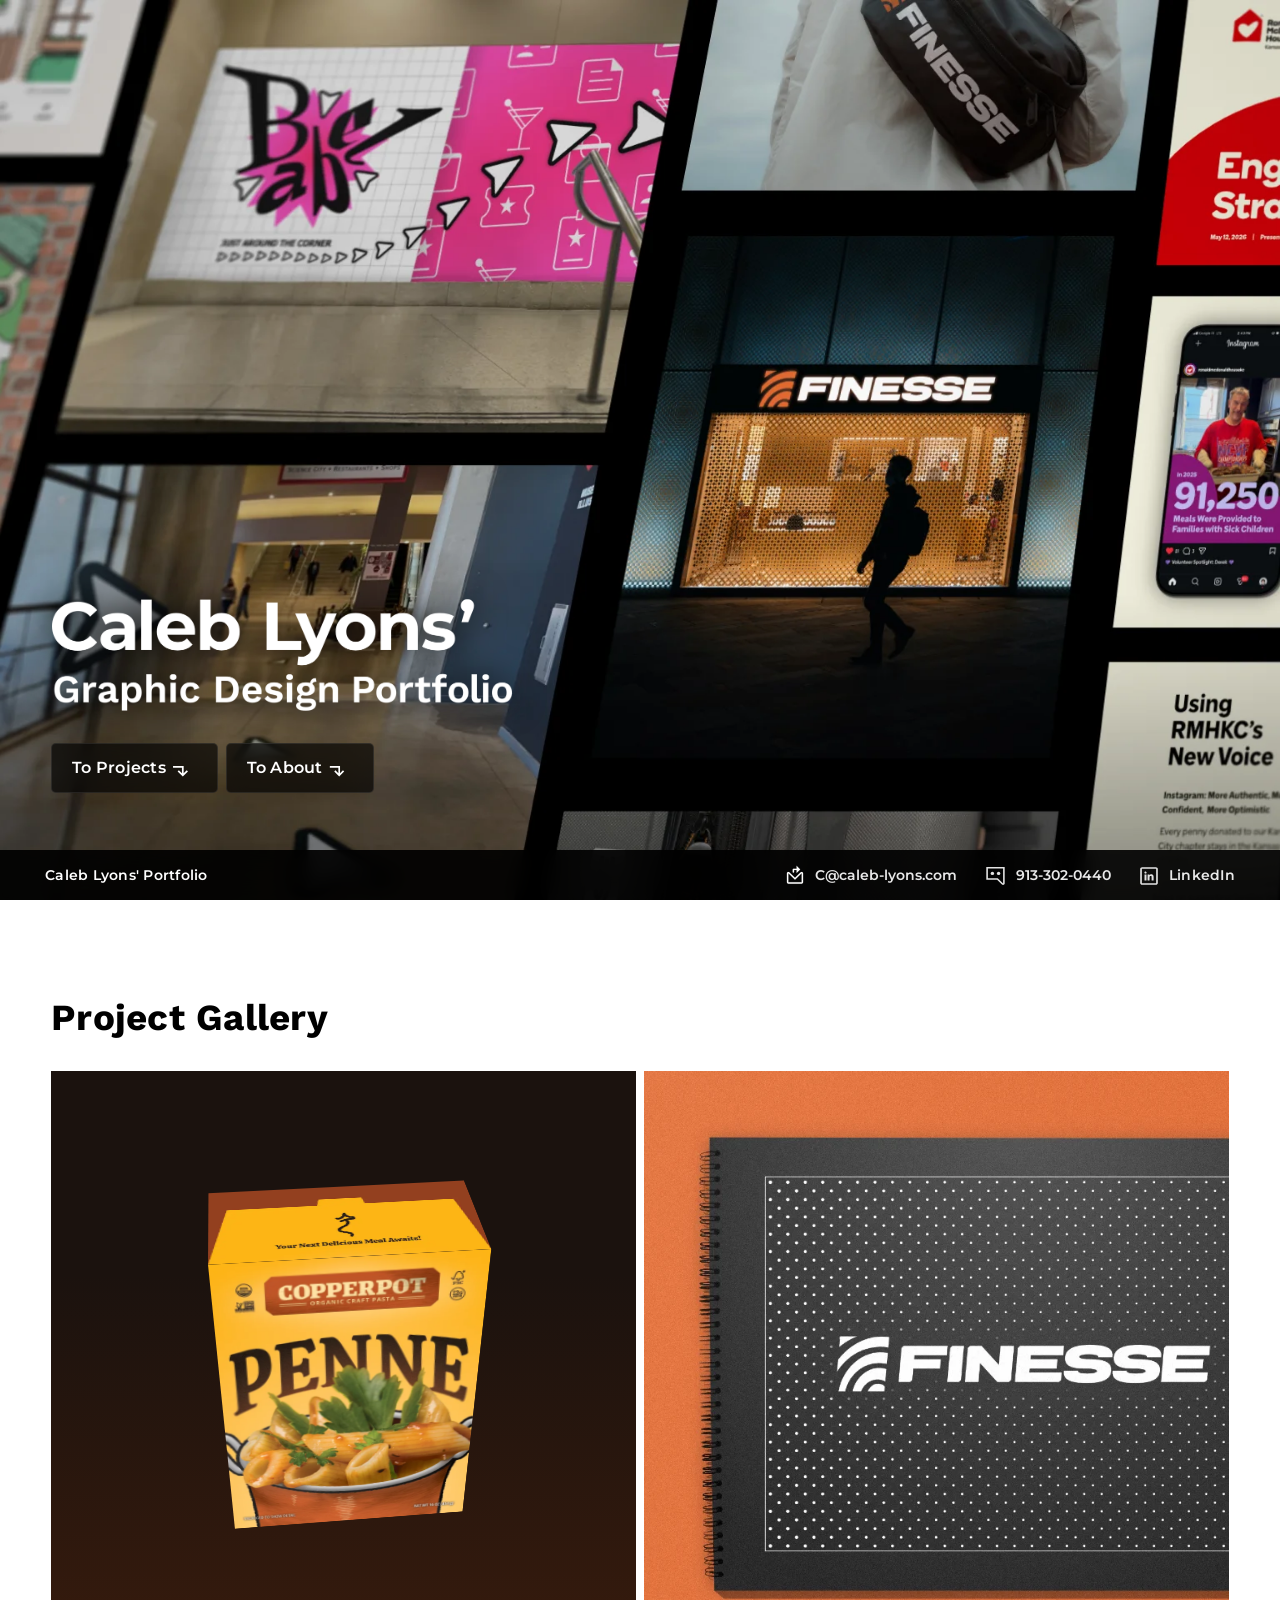
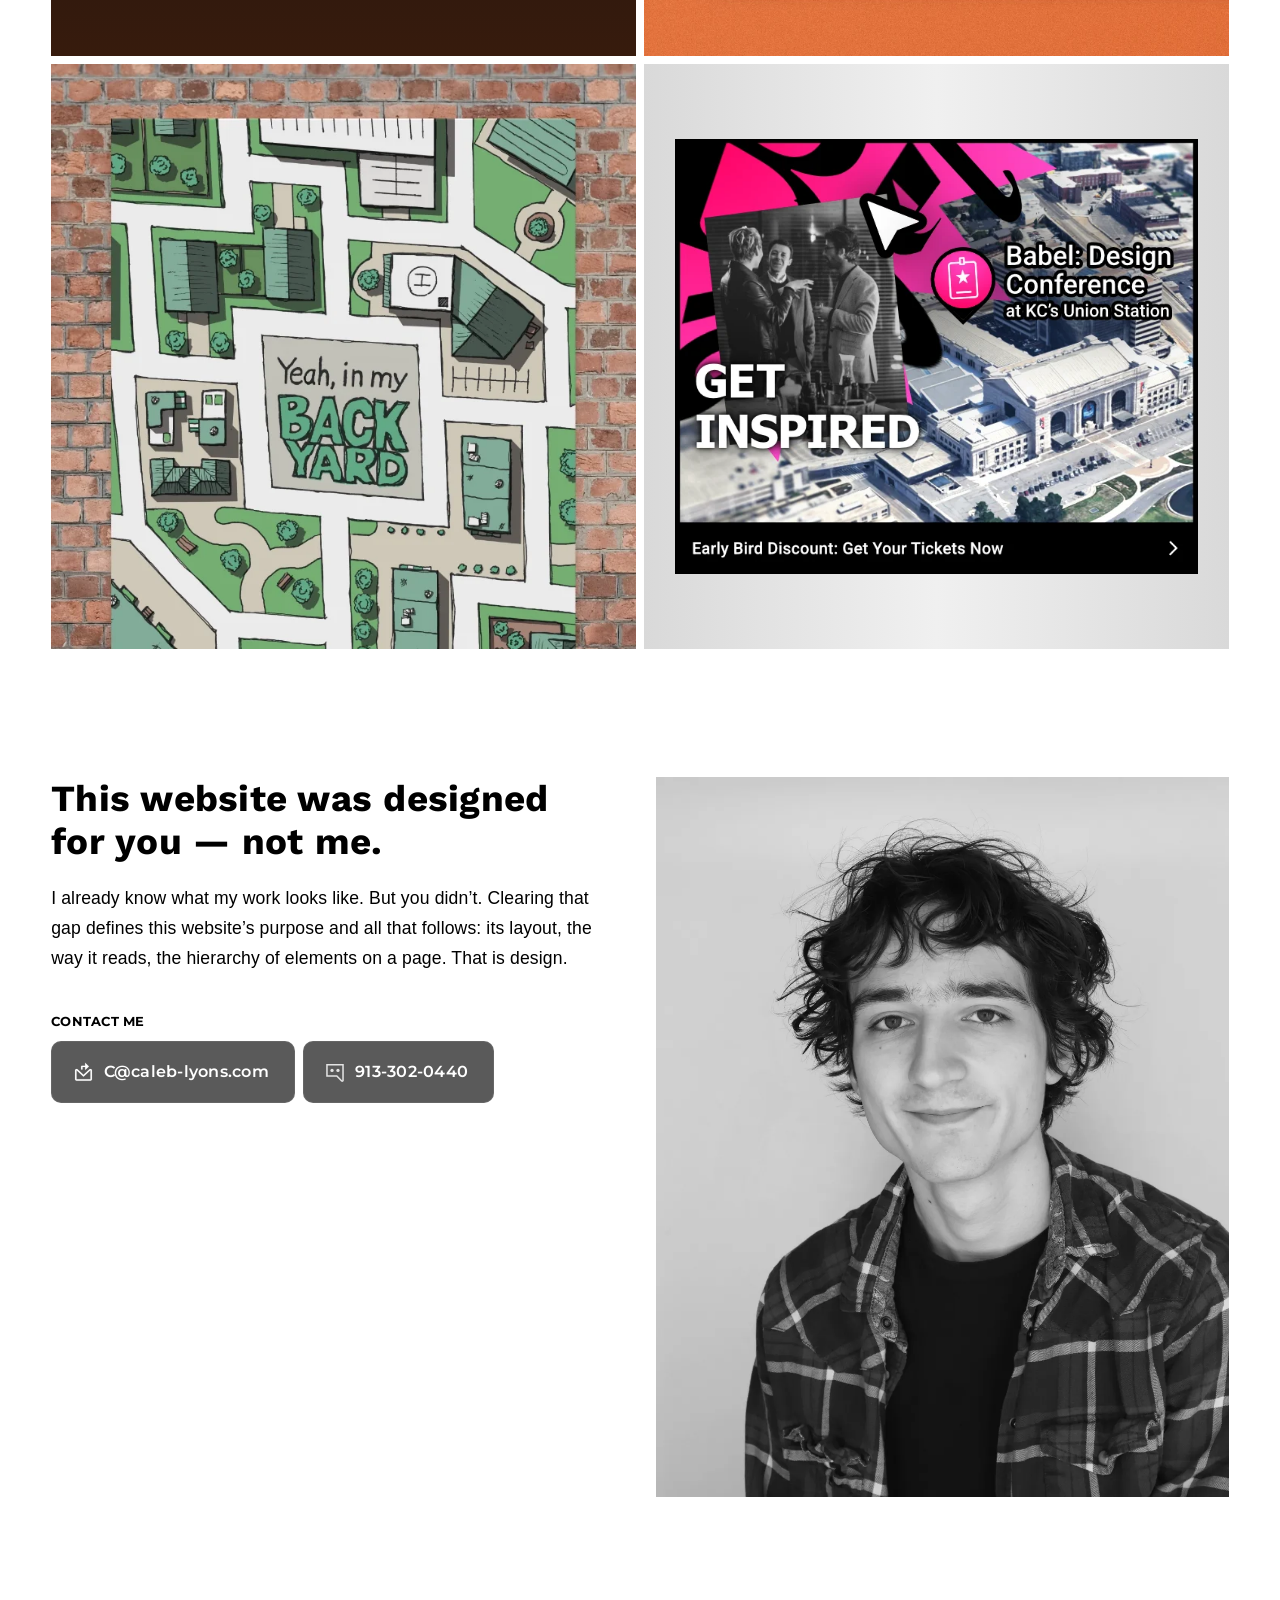
==== commit 57198bc2: "Add files via upload" ====
--- a/index.html
+++ b/index.html
@@ -15,39 +15,46 @@
 
   <div class="wrapper">
     <div>
-      <h1><a href="./#Projects" class="nav button">Caleb Lyons' Portfolio</a></h1>
-      <a class="button hideOnTablet" href="./#Projects">Projects</a>
-      <a class="button hideOnTablet" href="./#about">About</a>
-      <button class="contacts hideOnMobile" popovertarget="contacts">Contact Me&nbsp;<img class="down" src="Icons/caleb-lyons.com_down.svg"></button>
-      <button class="nav showOnMobile" popovertarget="nav"><img src="Icons/caleb-lyons.com_menu.svg"></button>
+      <h1><a href="./#Projects" class="nav button"><img class="hideOnTablet" src="Icons/caleb-lyons.com_back.svg">Caleb Lyons' Portfolio</a></h1>
+      <button class="copy hideOnTablet" onclick="copyEmail()"><img src="Icons/caleb-lyons.com_mail.svg">C@caleb-lyons.com</button></li>
+      <button class="copy hideOnTablet" onclick="copyPhone()"><img src="Icons/caleb-lyons.com_phone.svg">913-302-0440</button>
+      <a href="https://www.linkedin.com/in/caleb-lyons-design/" target="_blank" class="external button hideOnTablet"><img src="Icons/caleb-lyons.com_LinkedIn.svg">LinkedIn</a>
+      
+      <a class="showOnTablet button" href="mailto:c@caleb-lyons.com"><img src="Icons/caleb-lyons.com_mail.svg"></a>
+      <a class="showOnTablet button" href="tel:+1913-302-0440"><img src="Icons/caleb-lyons.com_phone.svg"></a>
+      <a class="showOnTablet button" href="https://www.linkedin.com/in/caleb-lyons-design/" target="_blank"><img src="Icons/caleb-lyons.com_LinkedIn.svg"></a>
     </div>
   </div>
   
-
+  <!--
+    
   <div class="menu" id="nav" popover><ul><nav>
-      <li><a href="./#Projects" class="button"><img src="Icons/caleb-lyons.com_project.svg">&nbsp;&nbsp;Project Gallery</a></li>
-      <li><a href="./#about" class="button"><img src="Icons/caleb-lyons.com_about.svg">&nbsp;&nbsp;About Me</a></li>
-      <hr>
-      <li class="hideOnTablet"><button class="copy" onclick="copyEmail()"><img src="Icons/caleb-lyons.com_mail.svg">&nbsp;&nbsp;C@caleb-lyons.com</button></li>
-      <li class="hideOnTablet"><button class="copy" onclick="copyPhone()"><img src="Icons/caleb-lyons.com_phone.svg">&nbsp;&nbsp;913-302-0440</button></li>
-      <li class="showOnTablet"><a href="mailto:C@caleb-lyons.com" class="button" onclick="copyEmail()"><img src="Icons/caleb-lyons.com_mail.svg">&nbsp;&nbsp;C@caleb-lyons.com</a></li>
-      <li class="showOnTablet"><a href="tel:+1913-302-0440" class="button" onclick="copyPhone()"><img src="Icons/caleb-lyons.com_phone.svg">&nbsp;&nbsp;913-302-0440</a></li>
-      <li><a href="https://www.linkedin.com/in/caleb-lyons-design/" target="_blank" class="external button"><img src="Icons/caleb-lyons.com_LinkedIn.svg">&nbsp;&nbsp;LinkedIn</a></li>
+    <li><a href="./#Projects" class="button"><img src="Icons/caleb-lyons.com_project.svg">Project Gallery</a></li>
+    <li><a href="./#about" class="button"><img src="Icons/caleb-lyons.com_about.svg">About Me</a></li>
+    <hr>
+    <li class="hideOnTablet"><button class="copy" onclick="copyEmail()"><img src="Icons/caleb-lyons.com_mail.svg">C@caleb-lyons.com</button></li>
+    <li class="hideOnTablet"><button class="copy" onclick="copyPhone()"><img src="Icons/caleb-lyons.com_phone.svg">913-302-0440</button></li>
+    <li class="showOnTablet"><a href="mailto:C@caleb-lyons.com" class="button" onclick="copyEmail()"><img src="Icons/caleb-lyons.com_mail.svg">C@caleb-lyons.com</a></li>
+    <li class="showOnTablet"><a href="tel:+1913-302-0440" class="button" onclick="copyPhone()"><img src="Icons/caleb-lyons.com_phone.svg">913-302-0440</a></li>
+    <li><a href="https://www.linkedin.com/in/caleb-lyons-design/" target="_blank" class="external button"><img src="Icons/caleb-lyons.com_LinkedIn.svg">LinkedIn</a></li>
+    -->
       <!--
-        <li><a href="Downloads/CalebL_Resume.pdf" class="button"><img src="Icons/caleb-lyons.com_resume.svg">&nbsp;&nbsp;Resume PDF</a></li>
-        <li class="showOnTablet"><a href="Downloads/CalebLyons_Portfolio.pdf" class="button"><img src="Icons/caleb-lyons.com_letter.svg">&nbsp;&nbsp;Portfolio PDF</a></li>
-        <li><a href="Downloads/CalebLyons_Portfolio.pdf" class="button download" download><img src="Icons/caleb-lyons.com_letter.svg">&nbsp;&nbsp;Portfolio PDF</a></li>
+        <li><a href="Downloads/CalebL_Resume.pdf" class="button"><img src="Icons/caleb-lyons.com_resume.svg">Resume PDF</a></li>
+        <li class="showOnTablet"><a href="Downloads/CalebLyons_Portfolio.pdf" class="button"><img src="Icons/caleb-lyons.com_letter.svg">Portfolio PDF</a></li>
+        <li><a href="Downloads/CalebLyons_Portfolio.pdf" class="button download" download><img src="Icons/caleb-lyons.com_letter.svg">Portfolio PDF</a></li>
       -->
-  </ul></nav></div>
-  
-  <div class="menu" id="contacts" popover><ul>
-    <li class="hideOnTablet"><button class="copy" onclick="copyEmail()"><img src="Icons/caleb-lyons.com_mail.svg">&nbsp;&nbsp;C@caleb-lyons.com</button></li>
-    <li class="hideOnTablet"><button class="copy" onclick="copyPhone()"><img src="Icons/caleb-lyons.com_phone.svg">&nbsp;&nbsp;913-302-0440</button></li>
-    <li class="showOnTablet"><a href="mailto:C@caleb-lyons.com" class="button" onclick="copyEmail()"><img src="Icons/caleb-lyons.com_mail.svg">&nbsp;&nbsp;C@caleb-lyons.com</a></li>
-    <li class="showOnTablet"><a href="tel:+1913-302-0440" class="button" onclick="copyPhone()"><img src="Icons/caleb-lyons.com_phone.svg">&nbsp;&nbsp;913-302-0440</a></li>
-    <li><a href="https://www.linkedin.com/in/caleb-lyons-design/" target="_blank" class="external button"><img src="Icons/caleb-lyons.com_LinkedIn.svg">&nbsp;&nbsp;LinkedIn</a></li>
-  </ul></div>
-
+        <!-- 
+        </ul></nav></div>
+        
+        <div class="menu" id="contacts" popover><ul>
+          <li class="hideOnTablet"><button class="copy" onclick="copyEmail()"><img src="Icons/caleb-lyons.com_mail.svg">C@caleb-lyons.com</button></li>
+          <li class="hideOnTablet"><button class="copy" onclick="copyPhone()"><img src="Icons/caleb-lyons.com_phone.svg">913-302-0440</button></li>
+          <li class="showOnTablet"><a href="mailto:C@caleb-lyons.com" class="button" onclick="copyEmail()"><img src="Icons/caleb-lyons.com_mail.svg">C@caleb-lyons.com</a></li>
+          <li class="showOnTablet"><a href="tel:+1913-302-0440" class="button" onclick="copyPhone()"><img src="Icons/caleb-lyons.com_phone.svg">913-302-0440</a></li>
+          <li><a href="https://www.linkedin.com/in/caleb-lyons-design/" target="_blank" class="external button"><img src="Icons/caleb-lyons.com_LinkedIn.svg">LinkedIn</a></li>
+        </ul></div>
+        -->
+        
   <script>
     function copyEmail() {
         navigator.clipboard.writeText
@@ -64,19 +71,19 @@
 
 
   <div class="menu" id="downloads" popover><ul>
-    <li><a href="Downloads/CalebL_Resume.pdf" class="button download" download><img src="Icons/caleb-lyons.com_resume.svg">&nbsp;&nbsp;My Resume</a></li>
-    <li><a href="Downloads/CalebL_Portfolio.pdf" class="button download" download><img src="Icons/caleb-lyons.com_screen.svg">&nbsp;&nbsp;Digital Portfolio PDF</a></li>
-    <li><a href="Downloads/CalebLyons_Portfolio.pdf" class="button download" download><img src="Icons/caleb-lyons.com_letter.svg">&nbsp;&nbsp;Letter Paper Portfolio PDF</a></li>
+    <li><a href="Downloads/CalebL_Resume.pdf" class="button download" download><img src="Icons/caleb-lyons.com_resume.svg">My Resume</a></li>
+    <li><a href="Downloads/CalebL_Portfolio.pdf" class="button download" download><img src="Icons/caleb-lyons.com_screen.svg">Digital Portfolio PDF</a></li>
+    <li><a href="Downloads/CalebLyons_Portfolio.pdf" class="button download" download><img src="Icons/caleb-lyons.com_letter.svg">Letter Paper Portfolio PDF</a></li>
   </ul></div>
   
   <div class="menu" id="exports" popover><ul>
-    <li><a href="Downloads/CalebL_Portfolio.pdf" class="button download" download><img src="Icons/caleb-lyons.com_screen.svg">&nbsp;&nbsp;Digital Presentation ( 4K )</a></li>
-    <li><a href="Downloads/CalebLyons_Portfolio.pdf" class="button download" download><img src="Icons/caleb-lyons.com_letter.svg">&nbsp;&nbsp;Letter Paper ( 8.5x11 in )</a></li>
+    <li><a href="Downloads/CalebL_Portfolio.pdf" class="button download" download><img src="Icons/caleb-lyons.com_screen.svg">Digital Presentation ( 4K )</a></li>
+    <li><a href="Downloads/CalebLyons_Portfolio.pdf" class="button download" download><img src="Icons/caleb-lyons.com_letter.svg">Letter Paper ( 8.5x11 in )</a></li>
   </ul></div>
   
     <div class="menu" id="contactsmobile" popover><ul>
-      <li><button class="copy" onclick="copyEmail()"><img src="Icons/caleb-lyons.com_mail.svg">&nbsp;&nbsp;C@caleb-lyons.com</button></li>
-      <li><button class="copy" onclick="copyPhone()"><img src="Icons/caleb-lyons.com_phone.svg">&nbsp;&nbsp;913-302-0440</button></li>
+      <li><button class="copy" onclick="copyEmail()"><img src="Icons/caleb-lyons.com_mail.svg">C@caleb-lyons.com</button></li>
+      <li><button class="copy" onclick="copyPhone()"><img src="Icons/caleb-lyons.com_phone.svg">913-302-0440</button></li>
       <li><a href="https://www.linkedin.com/in/caleb-lyons-design/" target="_blank" class="external button"><img src="Icons/caleb-lyons.com_LinkedIn.svg">&nbsp;LinkedIn</a></li>
     </ul></div>
   
@@ -167,8 +174,8 @@
             
         <h3 style="margin-bottom: 0.75rem;">Contact Me</h3>
         <div>
-        <div class="showOnTablet"><a href="mailto:C@caleb-lyons.com" class="button" onclick="copyEmail()"><img src="Icons/caleb-lyons.com_mail.svg">&nbsp;&nbsp;C@caleb-lyons.com</a></div>
-        <div class="showOnTablet"><a href="tel:+1913-302-0440" class="button" onclick="copyPhone()"><img src="Icons/caleb-lyons.com_phone.svg">&nbsp;&nbsp;913-302-0440</a></div>
+        <div class="showOnTablet"><a href="mailto:C@caleb-lyons.com" class="button" onclick="copyEmail()"><img src="Icons/caleb-lyons.com_mail.svg">C@caleb-lyons.com</a></div>
+        <div class="showOnTablet"><a href="tel:+1913-302-0440" class="button" onclick="copyPhone()"><img src="Icons/caleb-lyons.com_phone.svg">913-302-0440</a></div>
         </div>
       </div>
       <div><img src="Images/caleb-lyons.com_CalebLyons.webp" loading="lazy"></div>
--- a/styles.css
+++ b/styles.css
@@ -67,7 +67,7 @@
 
 p {
     font-family: Audrey, "Audrey", sans-serif;
-    letter-spacing: 0.25px;
+    letter-spacing: 0.125px;
     line-height: 1.9rem;
     margin: 0.75rem 0;
     font-size: 1.1rem;
@@ -304,9 +304,7 @@
     width: fit-content;
     max-inline-size: 100%;
     border-radius: 0.313rem;
-    box-shadow: inset 0 0 2rem rgba(0, 0, 0, 0.35);
-    border: 1.5px rgba(180, 180, 180, 0.125) solid;
-    background-color: rgba(0, 0, 0, 0.646);
+    background-color: #1A1A1A;
     backdrop-filter: blur(0.625rem);
     padding: 0 1.25rem;
     cursor: pointer;
@@ -314,12 +312,14 @@
     align-items: center;
     align-content: center;
     color: rgba(255, 255, 255, 0.91);
+    gap: 0.25rem;
     
     
 
     img {
-        height: 1.5rem;
-        width: 1.5rem;
+        height: 1.4rem;
+        width: 1.4rem;
+        transform: translate(-5px, 1px);
     }
 
     .down {
@@ -424,7 +424,6 @@
         div div:has(button), div div:has(.button) {
             padding: 0.313rem;
             border-radius: 0.625rem;
-            box-shadow: inset 0 0 2rem rgba(0, 0, 0, 0.35);
             border: 1.5px rgba(180, 180, 180, 0.125) solid;
             background: rgba(0, 0, 0, 0.646);
             backdrop-filter: blur(0.625rem);
@@ -465,6 +464,7 @@
         }
     }
 }
+/* READ MORE CODE
 
 input[type="checkbox"]:checked ~ label {
     display: none;
@@ -488,44 +488,44 @@
         display: none;
     }
 }
+*/
 
 .wrapper {
     width: 100%;
     max-width: 100vw;
     position: fixed;
     left: 0;
-    top: 0;
-    padding: 2vw 3vw;
+    bottom: 0;
+    padding: 0 calc(0.9vw + 1.1rem);
     color: white;
     z-index: 9999;
-
+    background-color: rgba(0, 0, 0, 0.9);
+    backdrop-filter: blur(0.625rem);
+
+    
     div {
-        padding: 0.313rem;
-        border-radius: 0.625rem;
-        box-shadow: inset 0 0 2rem rgba(0, 0, 0, 0.35);
-        border: 1.5px rgba(180, 180, 180, 0.125) solid;
-        background-color: rgba(0, 0, 0, 0.646);
-        backdrop-filter: blur(0.625rem);
         width: 100%;
         max-width: 100vw;
         display: flex;
         flex-direction: row;
         justify-content: flex-end; 
-
+        
         .button, button {
             box-shadow: unset;
             border: unset;
             background-color: unset;
             backdrop-filter: unset;
+
+            transform: translateY(0px);
+            font-size: 0.9rem;
+            padding: 0 1rem;
         }
 
         .button:hover, button:hover {
-            background-color: rgb(232, 232, 232);
-            color: black;
-            text-decoration: none;
-            box-shadow: none;
+            text-decoration: underline 2.5px #0270CD;
+
             img {
-                filter: invert(100%);
+                filter: invert(25%) sepia(80%) saturate(4972%) hue-rotate(195deg) brightness(98%) contrast(98%);
             }
         }
 
@@ -535,17 +535,19 @@
             min-width: max-content;
             font-family: Montserrat, "Montserrat", sans-serif;
             font-weight: 600;
-            font-size: 1.15rem;
-
-        /* Logo before name
-
-            img:first-child {
-                margin-right: 0.5rem;
-                height: 1.75rem;
-                width: auto;
-
+            font-size: 0.9rem;
+
+            img {
+                opacity: 0;
+                position: absolute;
+                top: 50;
+                left: 0;
+                transform: translateX(-1rem);
             }
-        */
+
+        }
+        .button:first-child:hover img {
+            opacity: 1;
         }
     }
 
@@ -578,7 +580,6 @@
     height: fit-content;
     padding: 0.313rem;
     border-radius: 0.625rem;
-    box-shadow: inset 0 0 2rem rgba(0, 0, 0, 0.35);
     border: 1.5px rgba(180, 180, 180, 0.125) solid;
     background-color: rgba(0, 0, 0, 0.646);
     backdrop-filter: blur(0.625rem);
@@ -678,7 +679,7 @@
     margin: 0;
     z-index: -1;
     width: 100vw;
-    height: 101vh;
+    height: 100vh;
     background: 
         url(Images/caleb-lyons.com_nois.gif),
         url(Images/caleb-lyons.com_splashpage.webp);
@@ -690,7 +691,7 @@
     max-width: 100%;
     display: flex;
     align-items: end;
-    padding: auto;
+    padding-bottom: 2rem;
 
     > div {
         padding: 4vw;
@@ -733,7 +734,6 @@
         }
 
         .button {
-            box-shadow: inset 0 0 2rem rgba(0, 0, 0, 0.35);
             border: 1.5px rgba(180, 180, 180, 0.125) solid;
             background-color: rgba(0, 0, 0, 0.646);
             backdrop-filter: blur(0.625rem);
@@ -784,16 +784,19 @@
 
 .project {
     background-color: #131315;
+    margin-top: 3rem;
+    overflow-x: hidden;
+
+    /*
     background-image: url(Images/caleb-lyons.com_noise.gif);
     background-repeat: repeat;
     background-size: 600px;
     background-position: center;
     background-blend-mode: color-dodge;
-    margin-top: 3rem;
-    overflow-x: hidden;
+    */
 
     main {
-        max-width: none;
+        max-width: 150vh;
     }
 
     main > div {
@@ -1604,6 +1607,21 @@
         display: inline;
     }
 
+    .wrapper {
+        top: 0;
+        bottom: unset;
+        padding: 0 2vw;
+
+        .button, button {
+            padding: 0 0.75rem !important;
+            
+            img {
+                transform: unset;
+            }
+        }
+    }
+
+
     .hoverbox {
         zoom: 1;
         padding: 3rem 0 6rem 0 !important;
@@ -1637,8 +1655,9 @@
                 }
 
                 img {
-                    width: 100vh;
                     height: min-content;
+                    width: 165vw;
+                    /* If you change this parameter, update in PosterDesign.html too */
                 }
 
                 :first-child {
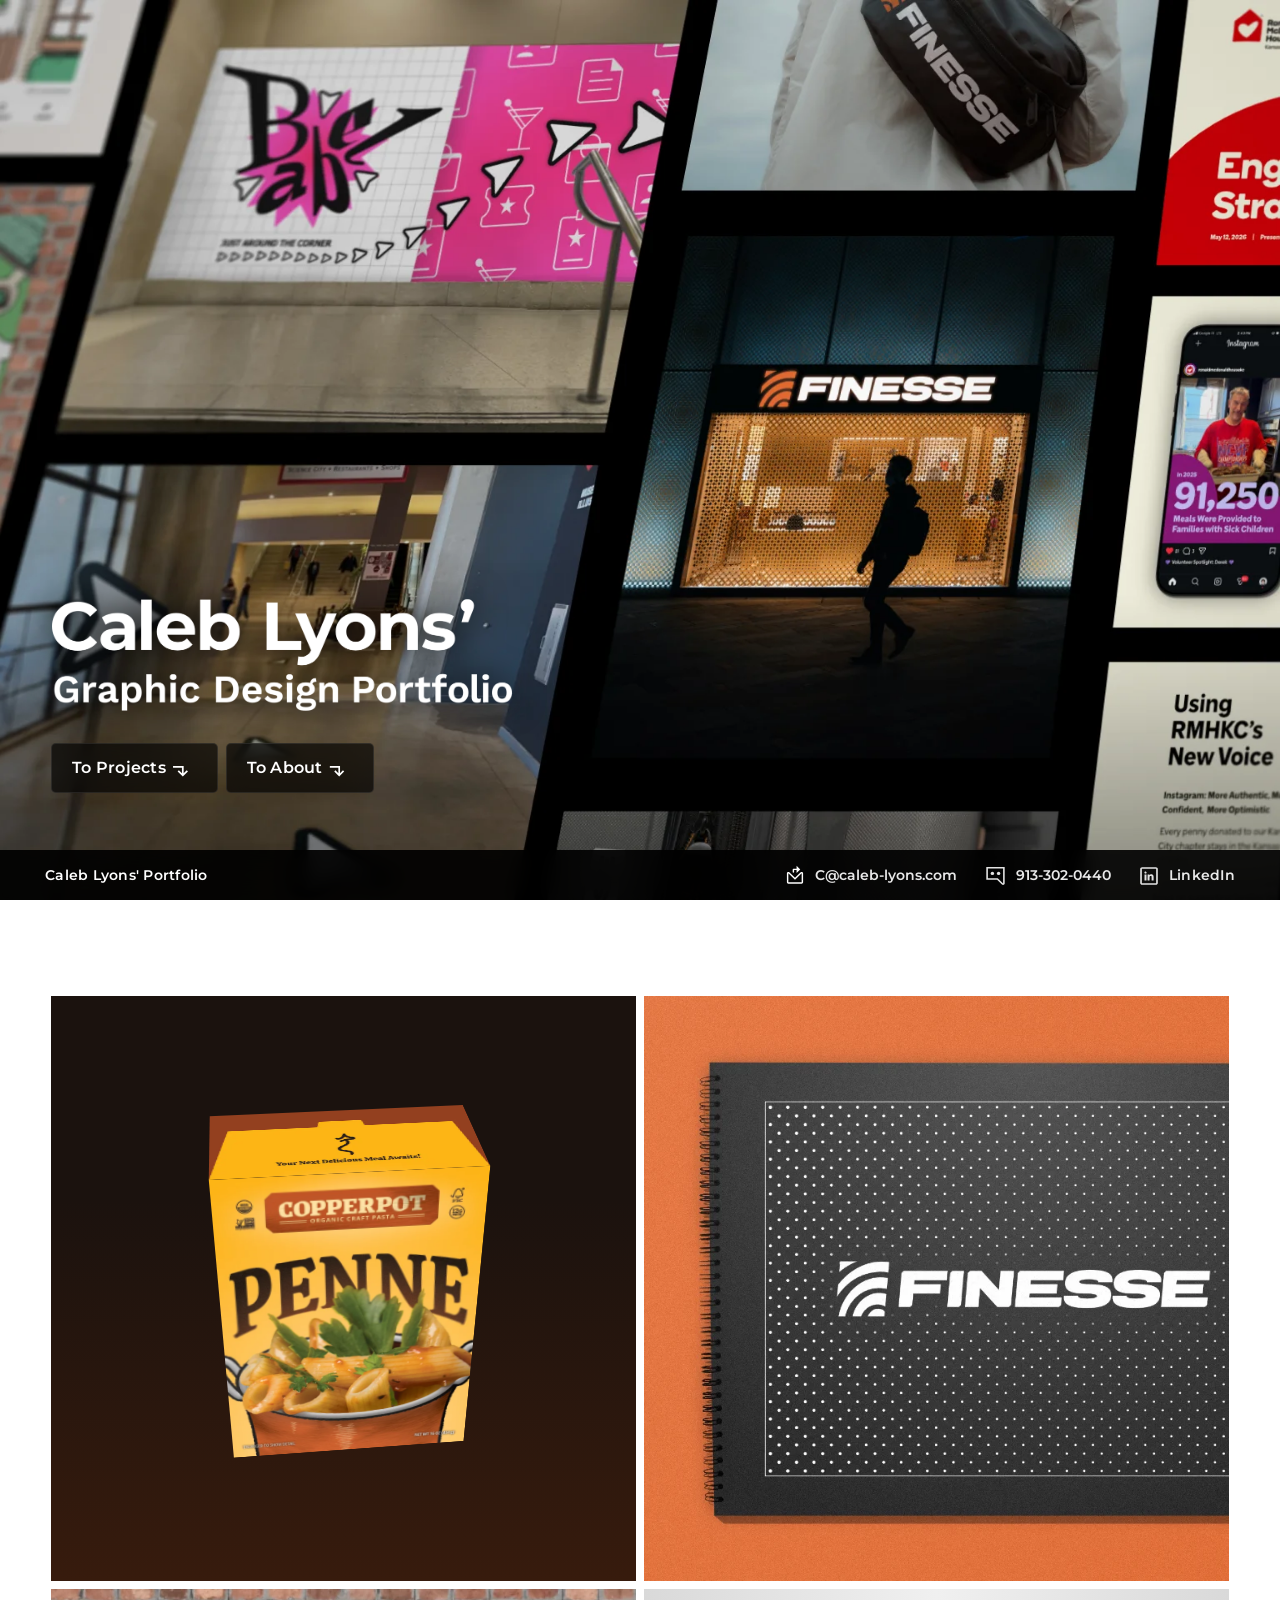
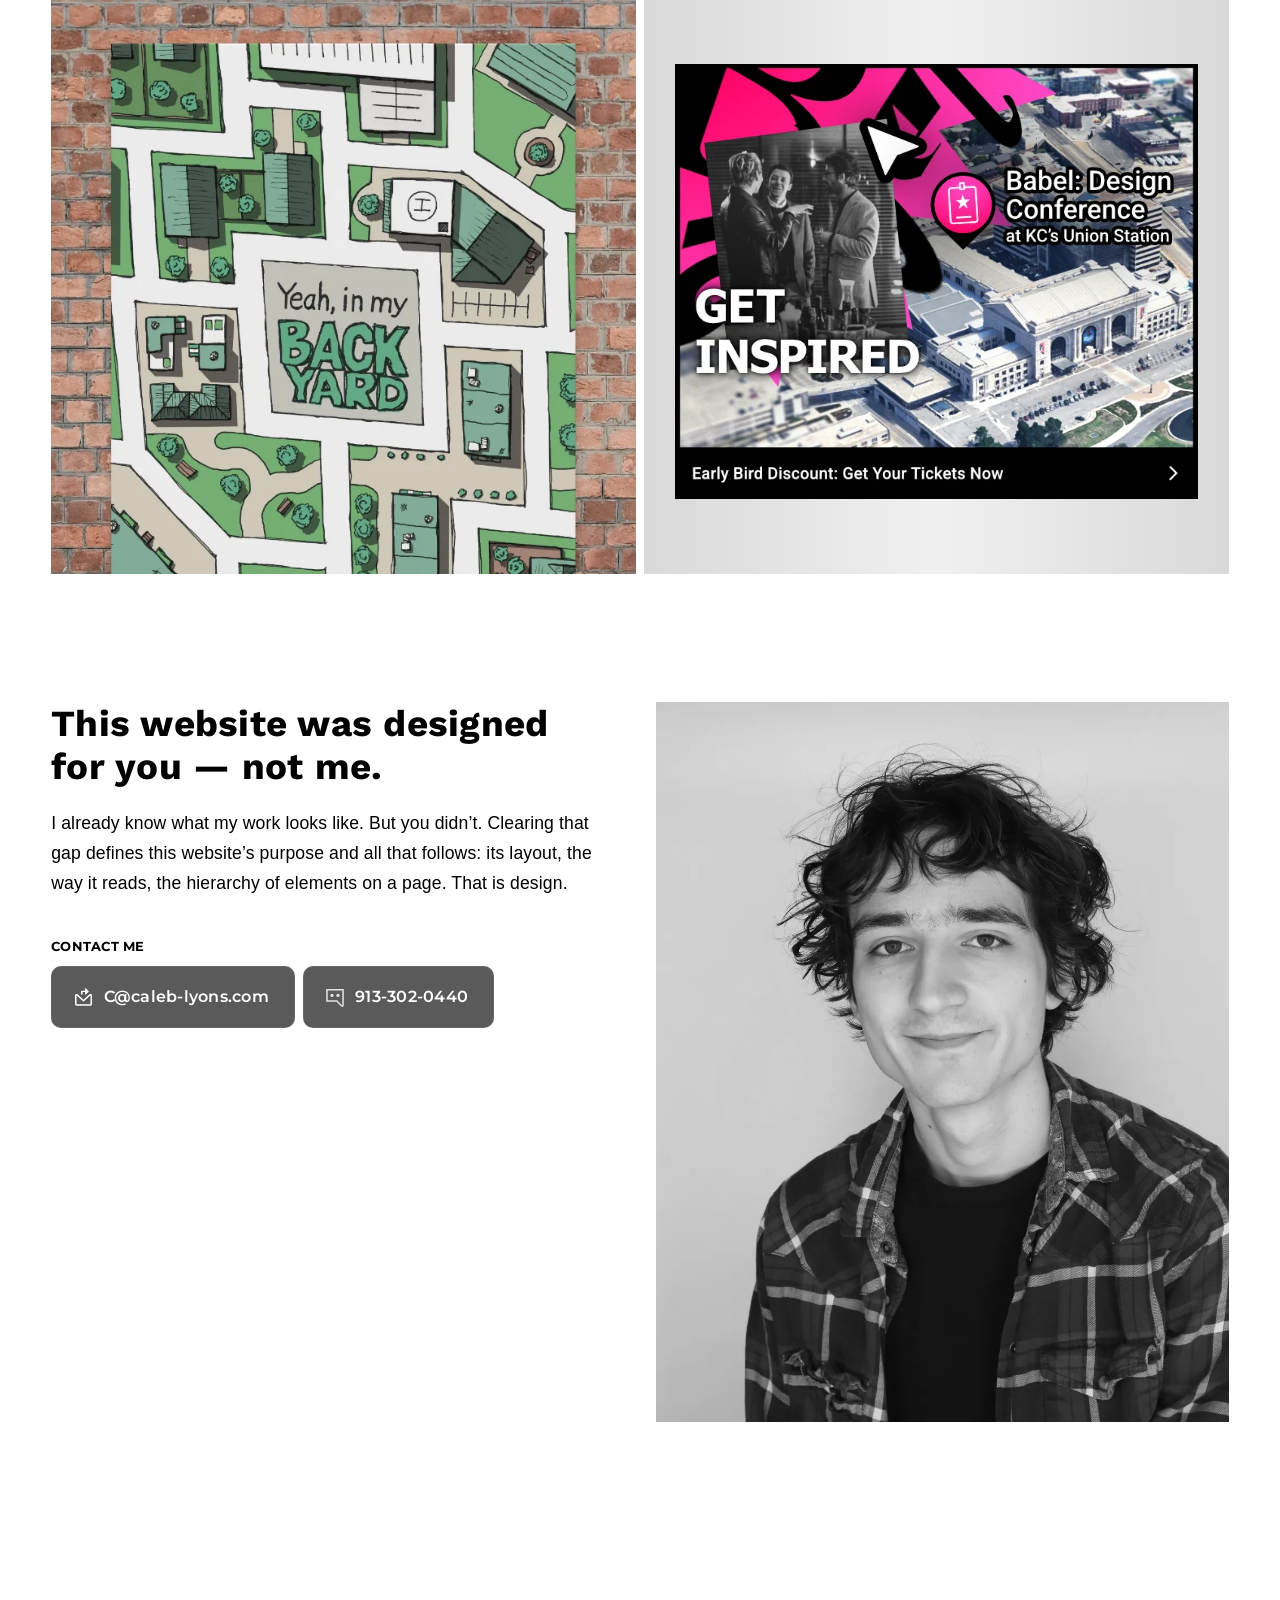
==== commit dc2d5a84: "Add files via upload" ====
--- a/index.html
+++ b/index.html
@@ -5,6 +5,7 @@
   <meta name="robots" content="noindex">
   <meta charset="utf-8">
   <meta name="viewport" content="width=device-width, initial-scale=1">
+  <meta name="theme-color" content="#000000">
   <title>Caleb Lyons' Portfolio</title>
   <link rel="icon" type="image/svg" href="Icons/caleb-lyons.com_favicon.svg">
   <link href="styles.css" rel="stylesheet" type="text/css">
@@ -15,7 +16,7 @@
 
   <div class="wrapper">
     <div>
-      <h1><a href="./#Projects" class="nav button"><img class="hideOnTablet" src="Icons/caleb-lyons.com_back.svg">Caleb Lyons' Portfolio</a></h1>
+      <h1><a href="./#Projects" class="nav button">Caleb Lyons' Portfolio</a></h1>
       <button class="copy hideOnTablet" onclick="copyEmail()"><img src="Icons/caleb-lyons.com_mail.svg">C@caleb-lyons.com</button></li>
       <button class="copy hideOnTablet" onclick="copyPhone()"><img src="Icons/caleb-lyons.com_phone.svg">913-302-0440</button>
       <a href="https://www.linkedin.com/in/caleb-lyons-design/" target="_blank" class="external button hideOnTablet"><img src="Icons/caleb-lyons.com_LinkedIn.svg">LinkedIn</a>
@@ -108,7 +109,6 @@
 
 
     <div class="projectcards">
-      <h2 id="Projects">Project Gallery</h2>
       <div> 
 
         <a href="./PackagingDesign">
@@ -178,7 +178,7 @@
         <div class="showOnTablet"><a href="tel:+1913-302-0440" class="button" onclick="copyPhone()"><img src="Icons/caleb-lyons.com_phone.svg">913-302-0440</a></div>
         </div>
       </div>
-      <div><img src="Images/caleb-lyons.com_CalebLyons.webp" loading="lazy"></div>
+      <div class="hideOnTablet"><img src="Images/caleb-lyons.com_CalebLyons.webp" loading="lazy"></div>
     </div>
     <!--
       <input type="checkbox" id="readmore"><label for="readmore"><div class="button"><p>Read more</p></div></label>
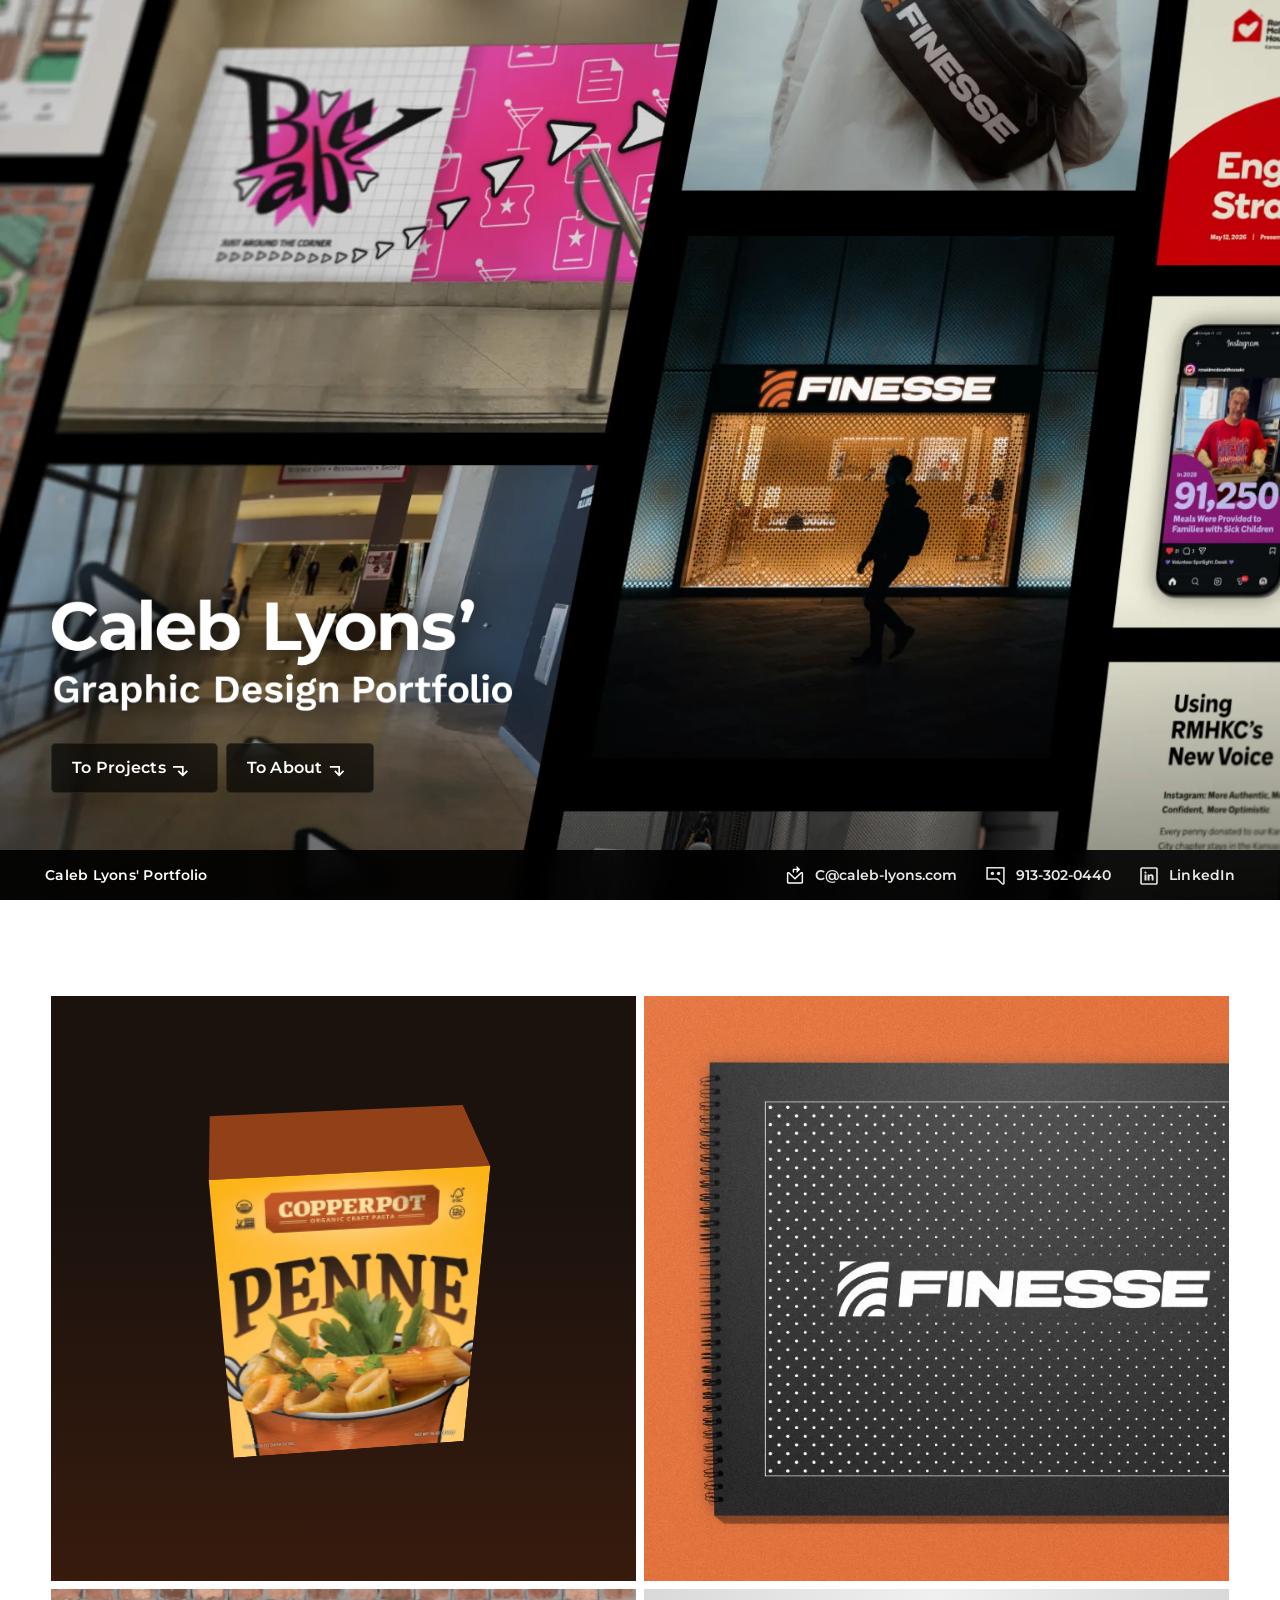
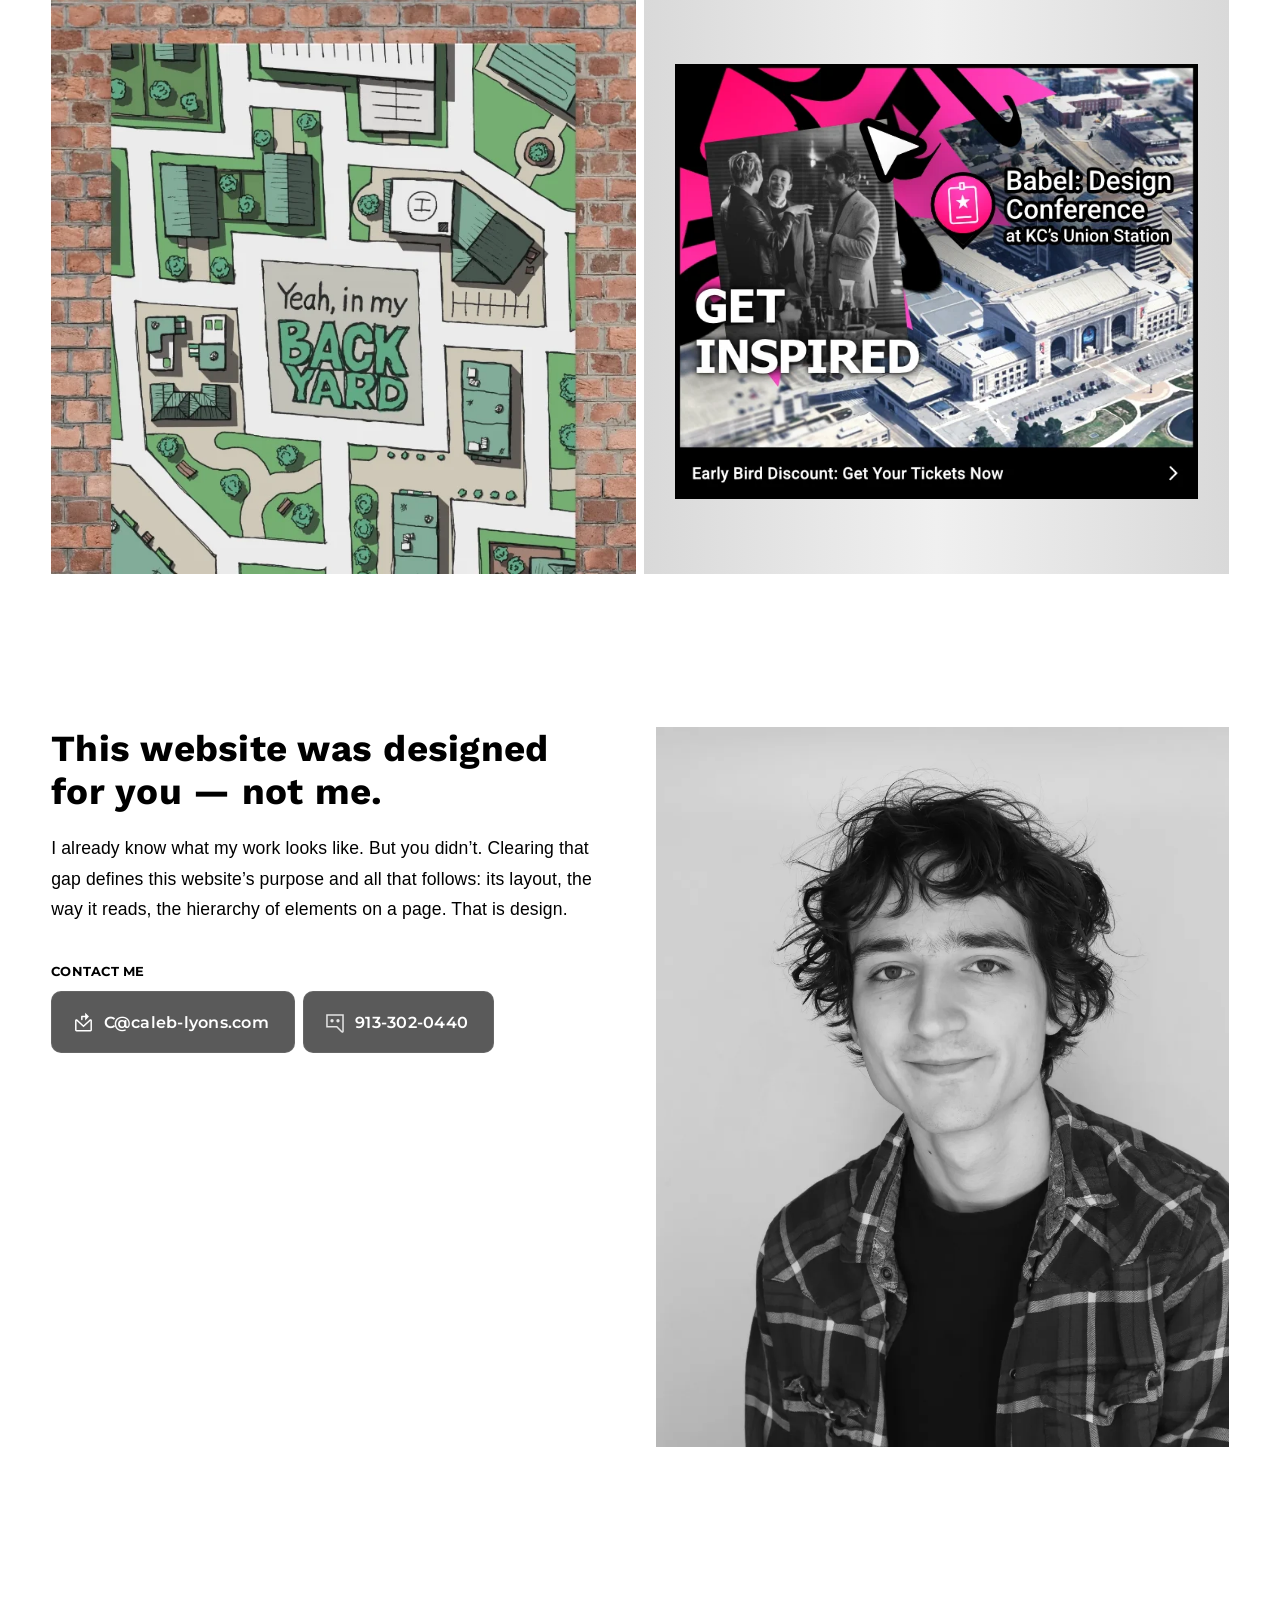
==== commit 98bce5fb: "Add files via upload" ====
--- a/index.html
+++ b/index.html
@@ -12,7 +12,11 @@
   <script src="hoverbox.js" defer></script>
 </head>
 
-<body>
+<body style="
+    background-color: black;
+    background-image: url(white.webp);
+    background-size: cover;
+">
 
   <div class="wrapper">
     <div>
@@ -186,5 +190,6 @@
     </div>
 
   </main>
+
 </body>
 </html>
--- a/styles.css
+++ b/styles.css
@@ -27,7 +27,6 @@
 }
 
 body {
-    background-color: white;
     margin: calc(100vh + 6rem) 4vw 30vh 4vw;
     font-family: Audrey, "Audrey", sans-serif;
     letter-spacing: 0.25px;
@@ -90,10 +89,13 @@
     margin-left: auto;
     margin-right: auto;
     justify-self: center;
+
+    /* idk
     view-transition-name: page-content;
-
+    */
+    
     > div {
-        margin: 8rem 0;
+        margin-bottom: 12vw;
 
         > div {
             width: 100%;
@@ -227,7 +229,6 @@
     #right {
         width: 121px;
         transform: rotateY(90deg) translateZ(181px);
-        background-image: url(Images/Copperpot/caleb-lyons.com_PackagingDesign_Mobile_Right.webp);
     }
     
     #back {
@@ -237,19 +238,19 @@
     #left {
         width: 121px;
         transform: rotateY(-90deg) translateZ(60.5px);
-        background-image: url(Images/Copperpot/caleb-lyons.com_PackagingDesign_Mobile_Left.webp);
+        background-image: url(Images/Copperpot/caleb-lyons.com_PackagingDesign_TERRIBLE_Left.webp);
     }
 
     #top {
         height: 121px;
         transform: rotateX(90deg) translateZ(60.5px);
-        background-image: url(Images/Copperpot/caleb-lyons.com_PackagingDesign_Mobile_Top.webp);
+        background-image: url(Images/Copperpot/caleb-lyons.com_PackagingDesign_TERRIBLE_Top.webp);
     }
 
     #bottom {
         height: 121px;
         transform: rotateX(-90deg) translateZ(269.5px);
-        background-image: url(Images/Copperpot/caleb-lyons.com_PackagingDesign_Mobile_Bottom.webp)
+        background-image: url(Images/Copperpot/caleb-lyons.com_PackagingDesign_TERRIBLE_Bottom.webp)
     }
 
 }
@@ -1611,6 +1612,8 @@
         top: 0;
         bottom: unset;
         padding: 0 2vw;
+        background-color: black;
+        filter: none;
 
         .button, button {
             padding: 0 0.75rem !important;
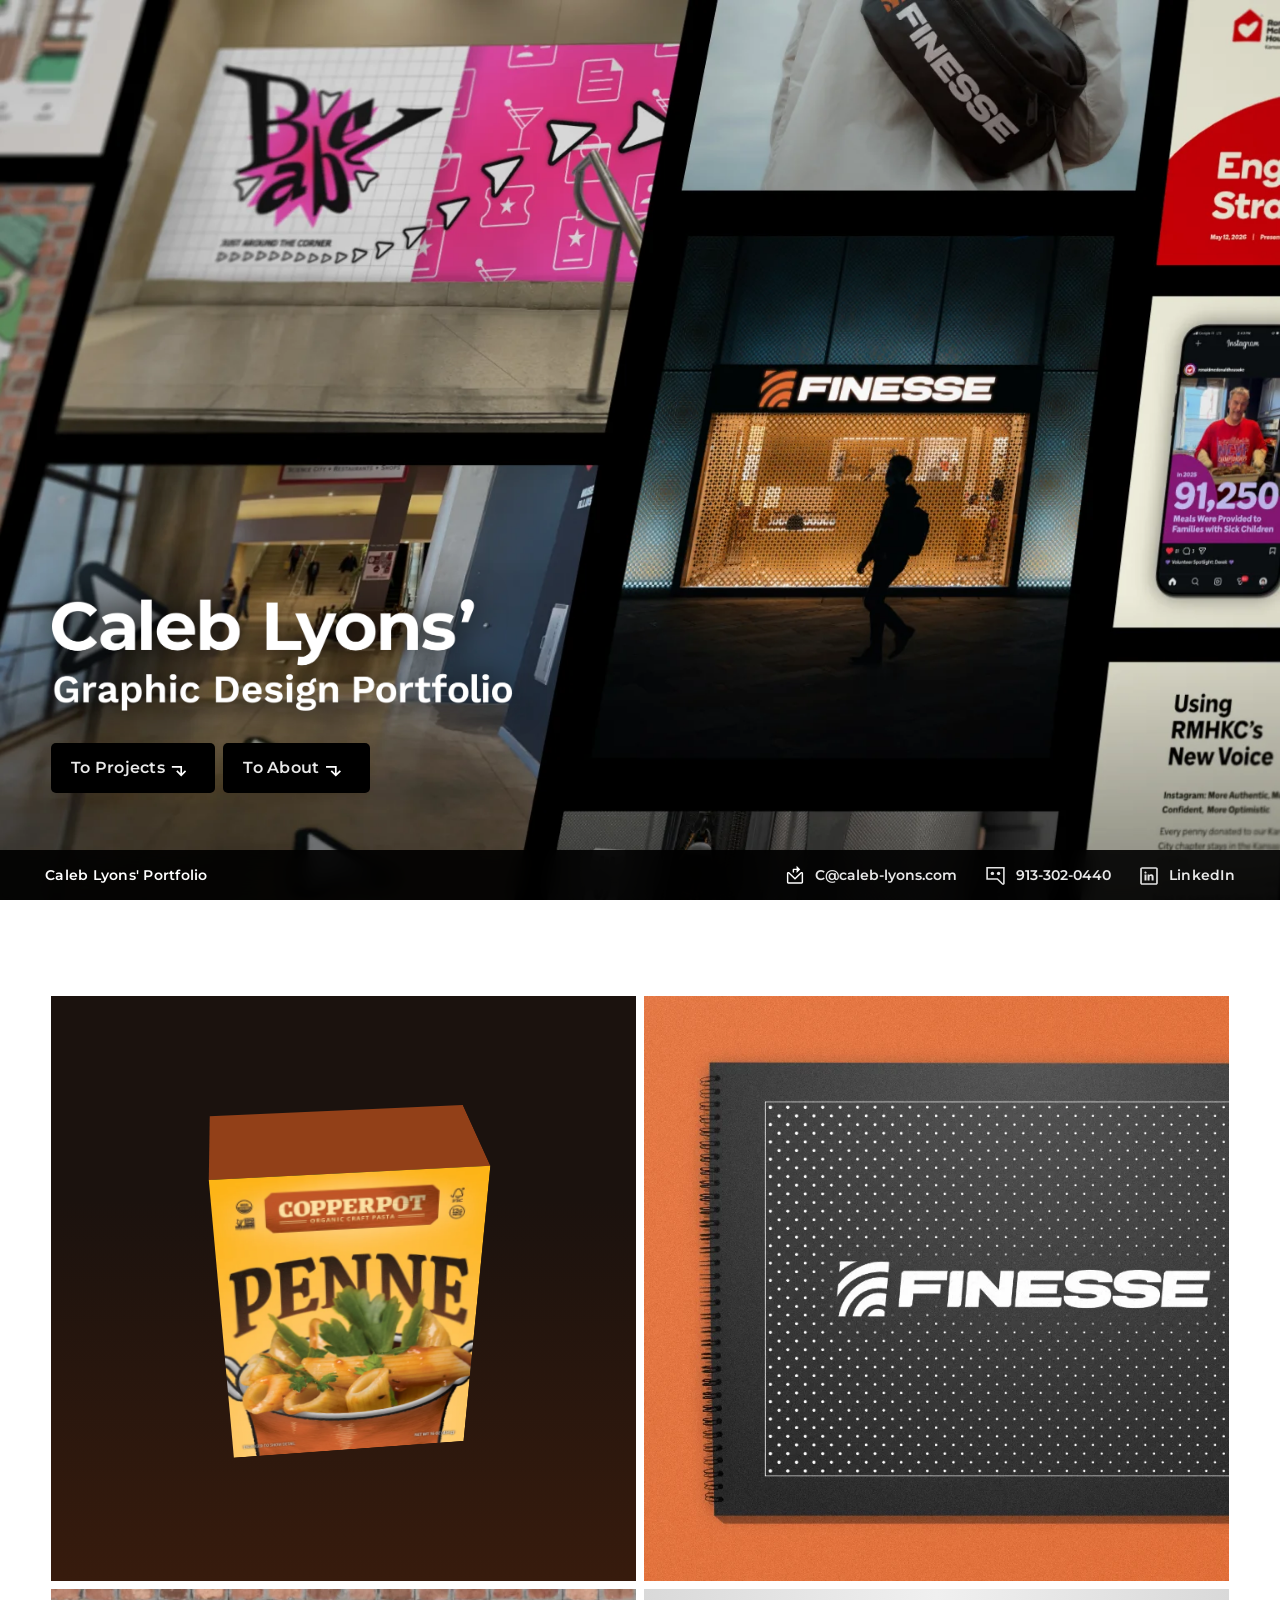
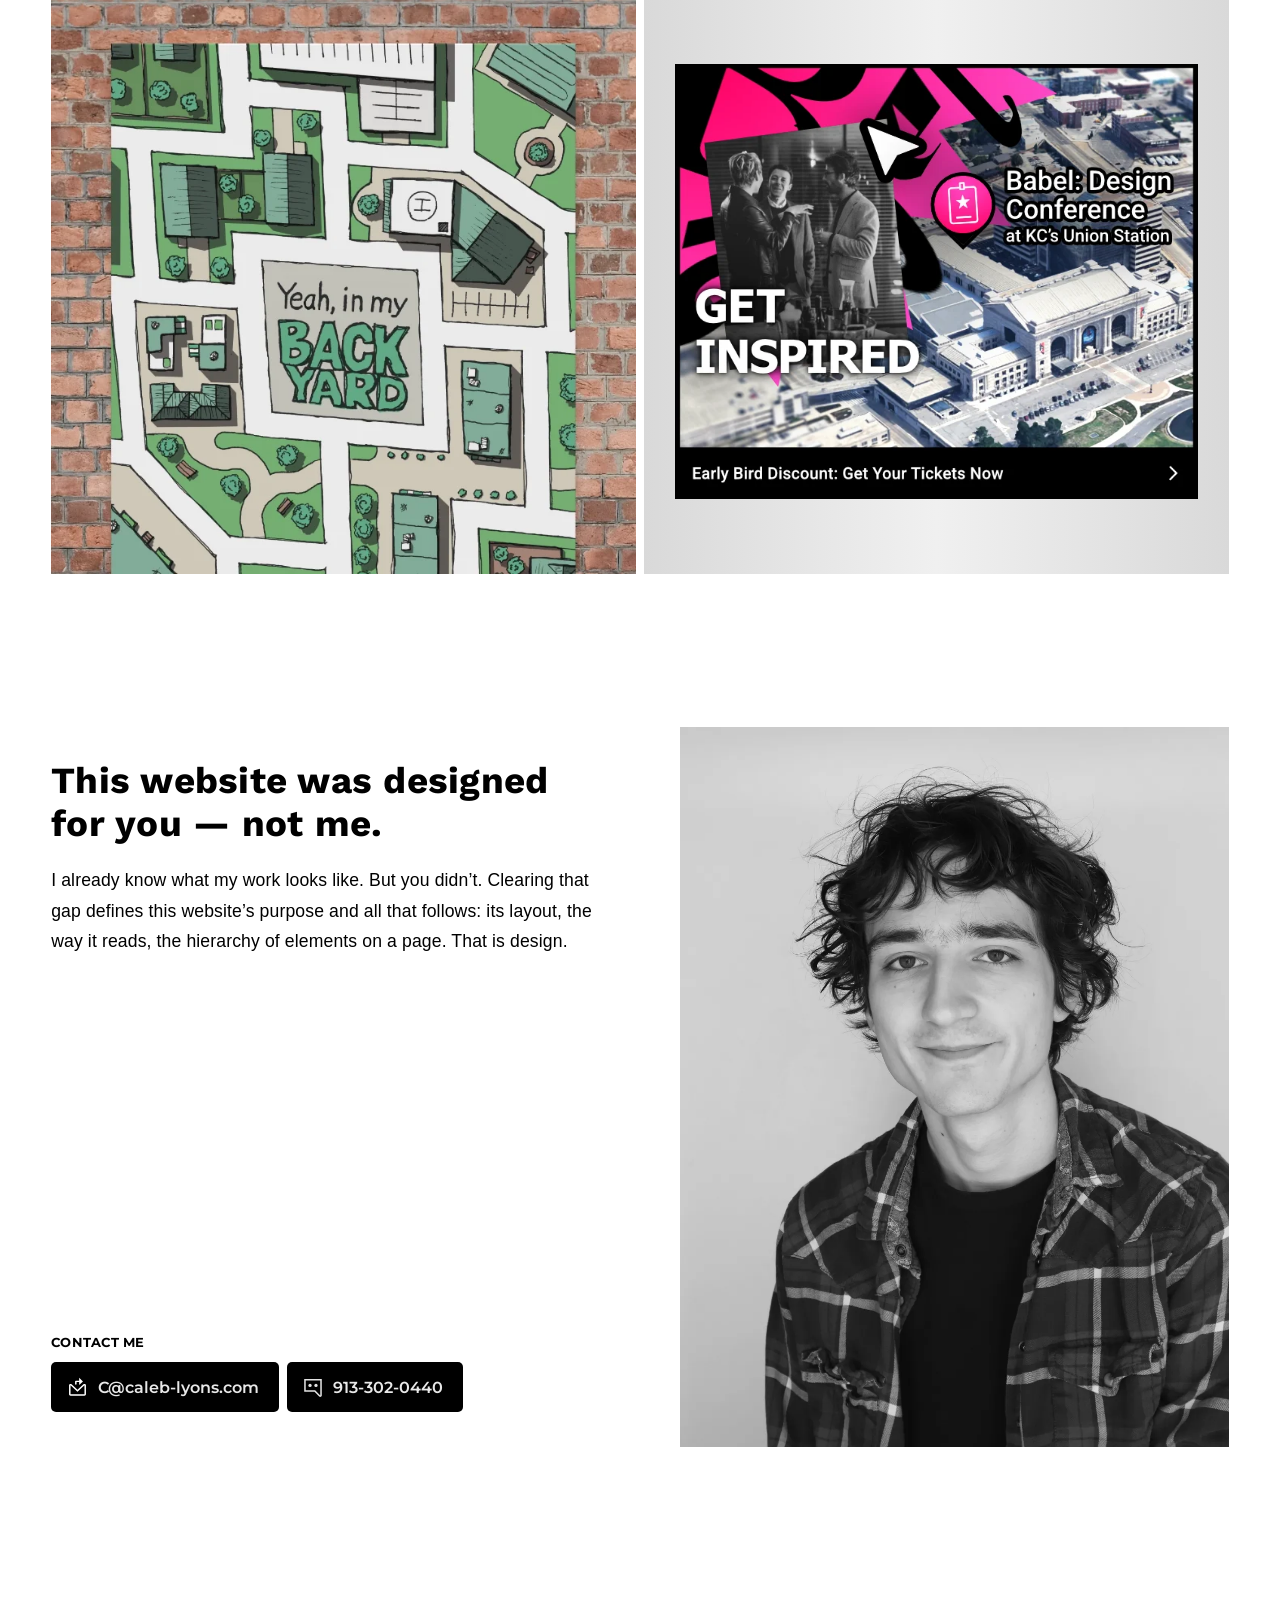
==== commit ed792c85: "Add files via upload" ====
--- a/index.html
+++ b/index.html
@@ -106,7 +106,7 @@
       <!--
         <p>Welcome to my website. Here, you can access my work, resume, information, and a PDF copy of my portfolio, all from the navigation bar above.</p>
       -->
-        <div><a class="button" href="./#Projects">To Projects&nbsp;<img src="Icons/caleb-lyons.com_scroll.svg"></a><a class="button" href="./#about">To About&nbsp;<img src="Icons/caleb-lyons.com_scroll.svg"></a><!--<a href="Downloads/CalebL_Portfolio.pdf" class="button hideOnMobile"><img src="Icons/caleb-lyons.com_download_large.svg" alt="Download Portfolio"></a>--></div>
+        <div><a class="button" href="./#Projects">To Projects<img src="Icons/caleb-lyons.com_scroll.svg"></a><a class="button" href="./#about">To About<img src="Icons/caleb-lyons.com_scroll.svg"></a><!--<a href="Downloads/CalebL_Portfolio.pdf" class="button hideOnMobile"><img src="Icons/caleb-lyons.com_download_large.svg" alt="Download Portfolio"></a>--></div>
       </div>
 
     </div>
@@ -167,19 +167,25 @@
 
     <div class="read">
       <div>
-        <h2 id="about">This website was designed for you — not me.</h2>
+        <div>
+          <h2 id="about">This website was designed for you — not me.</h2>
         
-        <p>I already know what my work looks like. But you didn’t. Clearing that gap defines this website’s purpose and all that follows: its layout, the way it reads, the hierarchy of elements on a page. That is design.</p>
+          <p>I already know what my work looks like. But you didn’t. Clearing that gap defines this website’s purpose and all that follows: its layout, the way it reads, the hierarchy of elements on a page. That is design.</p>
+        </div>
         <!--
           <h3>Myself</h3>
           <p>I am a graphic designer. I make art but what I make is not for myself. It is the reflection of the consumer, and what they want to see. 
             Instead, what I get out of it is the challenge; I coded this website, for instance. I learned to animate </p>
             -->
-            
-        <h3 style="margin-bottom: 0.75rem;">Contact Me</h3>
         <div>
-        <div class="showOnTablet"><a href="mailto:C@caleb-lyons.com" class="button" onclick="copyEmail()"><img src="Icons/caleb-lyons.com_mail.svg">C@caleb-lyons.com</a></div>
-        <div class="showOnTablet"><a href="tel:+1913-302-0440" class="button" onclick="copyPhone()"><img src="Icons/caleb-lyons.com_phone.svg">913-302-0440</a></div>
+          <h3 style="margin-bottom: 0.75rem;">Contact Me</h3>
+          <div>
+            <button class="copy hideOnMobile" onclick="copyEmail()"><img src="Icons/caleb-lyons.com_mail.svg">C@caleb-lyons.com</button>
+
+            <a class="button showOnMobile" href="mailto:c@caleb-lyons.com"><img src="Icons/caleb-lyons.com_mail.svg">C@caleb-lyons.com</a>
+
+            <button class="copy" onclick="copyPhone()"><img src="Icons/caleb-lyons.com_phone.svg">913-302-0440</button>
+          </div>
         </div>
       </div>
       <div class="hideOnTablet"><img src="Images/caleb-lyons.com_CalebLyons.webp" loading="lazy"></div>
--- a/styles.css
+++ b/styles.css
@@ -305,7 +305,7 @@
     width: fit-content;
     max-inline-size: 100%;
     border-radius: 0.313rem;
-    background-color: #1A1A1A;
+    background-color: #000000;
     backdrop-filter: blur(0.625rem);
     padding: 0 1.25rem;
     cursor: pointer;
@@ -314,8 +314,7 @@
     align-content: center;
     color: rgba(255, 255, 255, 0.91);
     gap: 0.25rem;
-    
-    
+    border: none;
 
     img {
         height: 1.4rem;
@@ -333,6 +332,14 @@
     .right {
         margin-left: auto;
     }
+}
+
+button:hover, .button:hover {
+    text-decoration: underline 2.5px #0270CD;
+    
+        img {
+            filter: invert(25%) sepia(80%) saturate(4972%) hue-rotate(195deg) brightness(98%) contrast(98%);
+        }
 }
 
 li {
@@ -393,6 +400,12 @@
 
 .read {
     margin-bottom: 0;
+    gap: 5rem;
+
+    >div:first-child {
+        margin: 2rem 0;
+    }
+
     >div {
         /*
         max-height: 65vh;
@@ -402,7 +415,10 @@
         color: transparent;
         */
         
-        gap: 0.5rem;
+        >div:first-child {
+            height: calc(100% - 7.5rem);
+            margin-bottom: 2.5rem;
+        }
 
         p:nth-last-child(2) {
             padding-bottom: 1rem;
@@ -418,50 +434,14 @@
             padding: 0;
         }
 
-        >div {
+        >div>div {
             gap: 0.5rem;
         }
 
-        div div:has(button), div div:has(.button) {
-            padding: 0.313rem;
-            border-radius: 0.625rem;
-            border: 1.5px rgba(180, 180, 180, 0.125) solid;
-            background: rgba(0, 0, 0, 0.646);
-            backdrop-filter: blur(0.625rem);
+        div div {
             display: flex;
             flex-direction: row;
             flex-wrap: wrap;
-            justify-content: flex-start;
-            width: fit-content;
-            color: black;
-
-
-            .button, button {
-                color: white;
-                box-shadow: unset;
-                border: unset;
-                background-color: unset;
-                backdrop-filter: unset;
-                text-align: center;
-            }
-        }   
-
-        div div .button:hover, div div button:hover {
-            background: rgb(232, 232, 232) !important;
-            color: black;
-            text-decoration: none;
-            box-shadow: none;
-            img {
-                filter: invert(100%);
-            }
-        }
-        div {
-            display: flex;
-            flex-direction: row;
-            flex-wrap: wrap;
-        }
-        p:nth-child(5) a {
-            color: transparent;
         }
     }
 }
@@ -520,14 +500,6 @@
             transform: translateY(0px);
             font-size: 0.9rem;
             padding: 0 1rem;
-        }
-
-        .button:hover, button:hover {
-            text-decoration: underline 2.5px #0270CD;
-
-            img {
-                filter: invert(25%) sepia(80%) saturate(4972%) hue-rotate(195deg) brightness(98%) contrast(98%);
-            }
         }
 
         :first-child {
@@ -729,33 +701,15 @@
             margin: 0;
         }
 
-        a {
-            font-weight: 600;
-            color: #A5D8FF;
-        }
-
-        .button {
-            border: 1.5px rgba(180, 180, 180, 0.125) solid;
-            background-color: rgba(0, 0, 0, 0.646);
-            backdrop-filter: blur(0.625rem);
-            color: white;
-        }
-
-        .button:hover, button:hover {
-            background-color: rgb(232, 232, 232);
-            color: black;
-            text-decoration: none;
-            box-shadow: none;
-            img {
-                filter: invert(100%);
-            }
-        }
-
         .hideOnMobile img, .showOnMobile img {
             width: 30px;
             height: 30px;
         }
 
+        .button, button {
+            gap: 0.5rem;
+        }
+
         div {
             display: flex;
             gap: 0.5rem;
@@ -786,6 +740,7 @@
 .project {
     background-color: #131315;
     margin-top: 3rem;
+    margin-bottom: 6rem;
     overflow-x: hidden;
 
     /*
@@ -1605,7 +1560,7 @@
     }
 
     .showOnMobile {
-        display: inline;
+        display: flex;
     }
 
     .wrapper {
